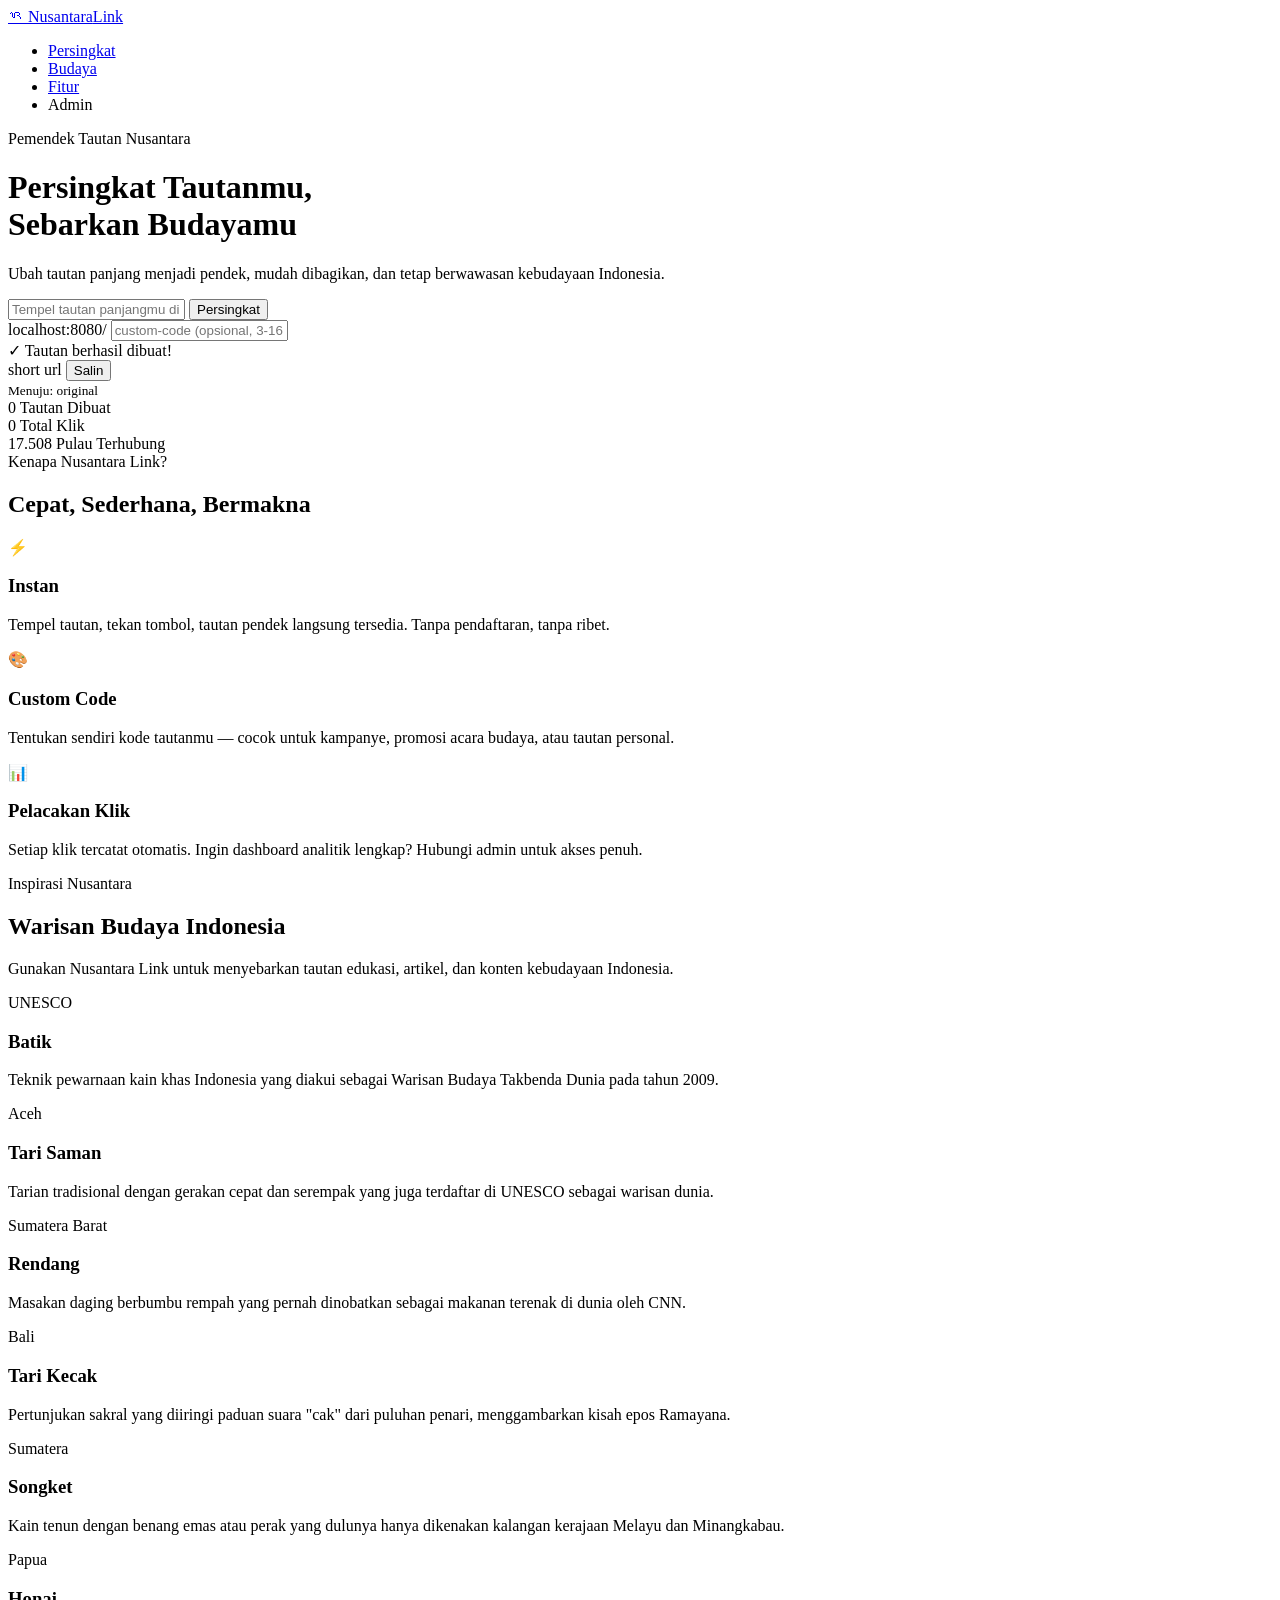
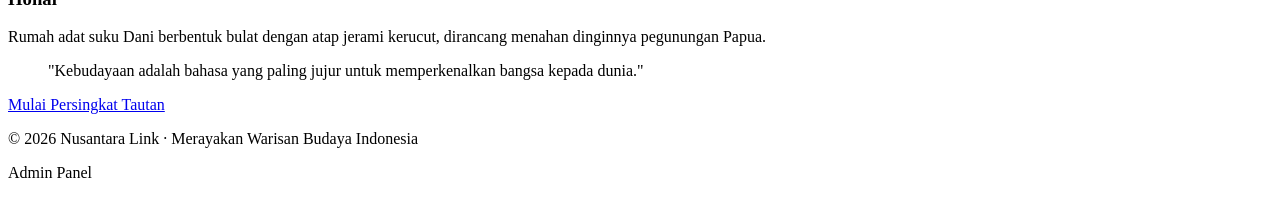
==== src/main/resources/templates/landing/index.html @ 140783b2 "init" ====
<!DOCTYPE html>
<html lang="id" xmlns:th="http://www.thymeleaf.org">
<head>
    <meta charset="UTF-8">
    <meta name="viewport" content="width=device-width, initial-scale=1.0">
    <title>Nusantara Link — Persingkat Tautan, Lestarikan Budaya</title>
    <link rel="stylesheet" th:href="@{/css/landing.css}">
</head>
<body>

<nav class="navbar">
    <div class="container nav-inner">
        <a href="/" class="brand">
            <span class="brand-icon">ᬚ</span>
            <span>Nusantara<span class="brand-link">Link</span></span>
        </a>
        <ul class="nav-links">
            <li><a href="#shortener">Persingkat</a></li>
            <li><a href="#budaya">Budaya</a></li>
            <li><a href="#fitur">Fitur</a></li>
            <li><a th:href="@{/login}" class="btn-login">Admin</a></li>
        </ul>
    </div>
</nav>

<header class="hero" id="shortener">
    <div class="container hero-inner">
        <div class="hero-text">
            <span class="eyebrow">Pemendek Tautan Nusantara</span>
            <h1>Persingkat Tautanmu,<br><span class="accent">Sebarkan Budayamu</span></h1>
            <p>Ubah tautan panjang menjadi pendek, mudah dibagikan,
               dan tetap berwawasan kebudayaan Indonesia.</p>

            <form th:action="@{/shorten}" method="post" class="shortener-form">
                <input type="hidden" th:name="${_csrf.parameterName}" th:value="${_csrf.token}">
                <div class="input-row">
                    <input type="text" name="originalUrl" required
                           th:value="${lastInput}"
                           placeholder="Tempel tautan panjangmu di sini..."
                           class="url-input">
                    <button type="submit" class="btn-shorten">Persingkat</button>
                </div>
                <div class="input-row custom-row">
                    <span class="prefix" th:text="${baseUrl} + '/'">localhost:8080/</span>
                    <input type="text" name="customCode" pattern="[a-zA-Z0-9_\-]{3,16}"
                           placeholder="custom-code (opsional, 3-16 karakter)"
                           class="custom-input">
                </div>
            </form>

            <div class="result-box" th:if="${shortUrl}">
                <div class="result-label">✓ Tautan berhasil dibuat!</div>
                <div class="result-url">
                    <a th:href="${shortUrl}" th:text="${shortUrl}" target="_blank">short url</a>
                    <button type="button" class="copy-btn" th:attr="data-url=${shortUrl}">
                        Salin
                    </button>
                </div>
                <div class="result-original">
                    <small>Menuju: <span th:text="${originalUrl}">original</span></small>
                </div>
            </div>

            <div class="error-box" th:if="${error}" th:text="${error}"></div>

            <div class="hero-stats">
                <div class="stat">
                    <span class="stat-num" th:text="${totalUrls}">0</span>
                    <span class="stat-label">Tautan Dibuat</span>
                </div>
                <div class="stat">
                    <span class="stat-num" th:text="${totalClicks}">0</span>
                    <span class="stat-label">Total Klik</span>
                </div>
                <div class="stat">
                    <span class="stat-num">17.508</span>
                    <span class="stat-label">Pulau Terhubung</span>
                </div>
            </div>
        </div>
        <div class="hero-deco">
            <div class="batik-pattern"></div>
        </div>
    </div>
</header>

<section id="fitur" class="section">
    <div class="container">
        <div class="section-head">
            <span class="eyebrow">Kenapa Nusantara Link?</span>
            <h2>Cepat, Sederhana, Bermakna</h2>
        </div>
        <div class="grid-3">
            <article class="card feature">
                <div class="feature-icon">⚡</div>
                <h3>Instan</h3>
                <p>Tempel tautan, tekan tombol, tautan pendek langsung tersedia.
                   Tanpa pendaftaran, tanpa ribet.</p>
            </article>
            <article class="card feature">
                <div class="feature-icon">🎨</div>
                <h3>Custom Code</h3>
                <p>Tentukan sendiri kode tautanmu — cocok untuk kampanye,
                   promosi acara budaya, atau tautan personal.</p>
            </article>
            <article class="card feature">
                <div class="feature-icon">📊</div>
                <h3>Pelacakan Klik</h3>
                <p>Setiap klik tercatat otomatis. Ingin dashboard analitik
                   lengkap? Hubungi admin untuk akses penuh.</p>
            </article>
        </div>
    </div>
</section>

<section id="budaya" class="section section-alt">
    <div class="container">
        <div class="section-head">
            <span class="eyebrow">Inspirasi Nusantara</span>
            <h2>Warisan Budaya Indonesia</h2>
            <p>Gunakan Nusantara Link untuk menyebarkan tautan edukasi, artikel,
               dan konten kebudayaan Indonesia.</p>
        </div>
        <div class="grid-3">
            <article class="card">
                <div class="card-tag">UNESCO</div>
                <h3>Batik</h3>
                <p>Teknik pewarnaan kain khas Indonesia yang diakui sebagai Warisan
                   Budaya Takbenda Dunia pada tahun 2009.</p>
            </article>
            <article class="card">
                <div class="card-tag">Aceh</div>
                <h3>Tari Saman</h3>
                <p>Tarian tradisional dengan gerakan cepat dan serempak yang juga
                   terdaftar di UNESCO sebagai warisan dunia.</p>
            </article>
            <article class="card">
                <div class="card-tag">Sumatera Barat</div>
                <h3>Rendang</h3>
                <p>Masakan daging berbumbu rempah yang pernah dinobatkan sebagai
                   makanan terenak di dunia oleh CNN.</p>
            </article>
            <article class="card">
                <div class="card-tag">Bali</div>
                <h3>Tari Kecak</h3>
                <p>Pertunjukan sakral yang diiringi paduan suara "cak" dari puluhan
                   penari, menggambarkan kisah epos Ramayana.</p>
            </article>
            <article class="card">
                <div class="card-tag">Sumatera</div>
                <h3>Songket</h3>
                <p>Kain tenun dengan benang emas atau perak yang dulunya hanya
                   dikenakan kalangan kerajaan Melayu dan Minangkabau.</p>
            </article>
            <article class="card">
                <div class="card-tag">Papua</div>
                <h3>Honai</h3>
                <p>Rumah adat suku Dani berbentuk bulat dengan atap jerami kerucut,
                   dirancang menahan dinginnya pegunungan Papua.</p>
            </article>
        </div>
    </div>
</section>

<section class="cta">
    <div class="container">
        <blockquote>
            "Kebudayaan adalah bahasa yang paling jujur
            untuk memperkenalkan bangsa kepada dunia."
        </blockquote>
        <a href="#shortener" class="btn-primary-cta">Mulai Persingkat Tautan</a>
    </div>
</section>

<footer class="footer">
    <div class="container">
        <p>&copy; 2026 Nusantara Link · Merayakan Warisan Budaya Indonesia</p>
        <p class="small">
            <a th:href="@{/login}">Admin Panel</a>
        </p>
    </div>
</footer>

<script>
document.addEventListener('click', function(e) {
    if (e.target.classList.contains('copy-btn')) {
        const url = e.target.getAttribute('data-url');
        navigator.clipboard.writeText(url).then(() => {
            const original = e.target.textContent;
            e.target.textContent = '✓ Tersalin';
            setTimeout(() => { e.target.textContent = original; }, 1500);
        });
    }
});

if (document.querySelector('.result-box') || document.querySelector('.error-box')) {
    document.getElementById('shortener').scrollIntoView({ behavior: 'smooth' });
}
</script>

</body>
</html>
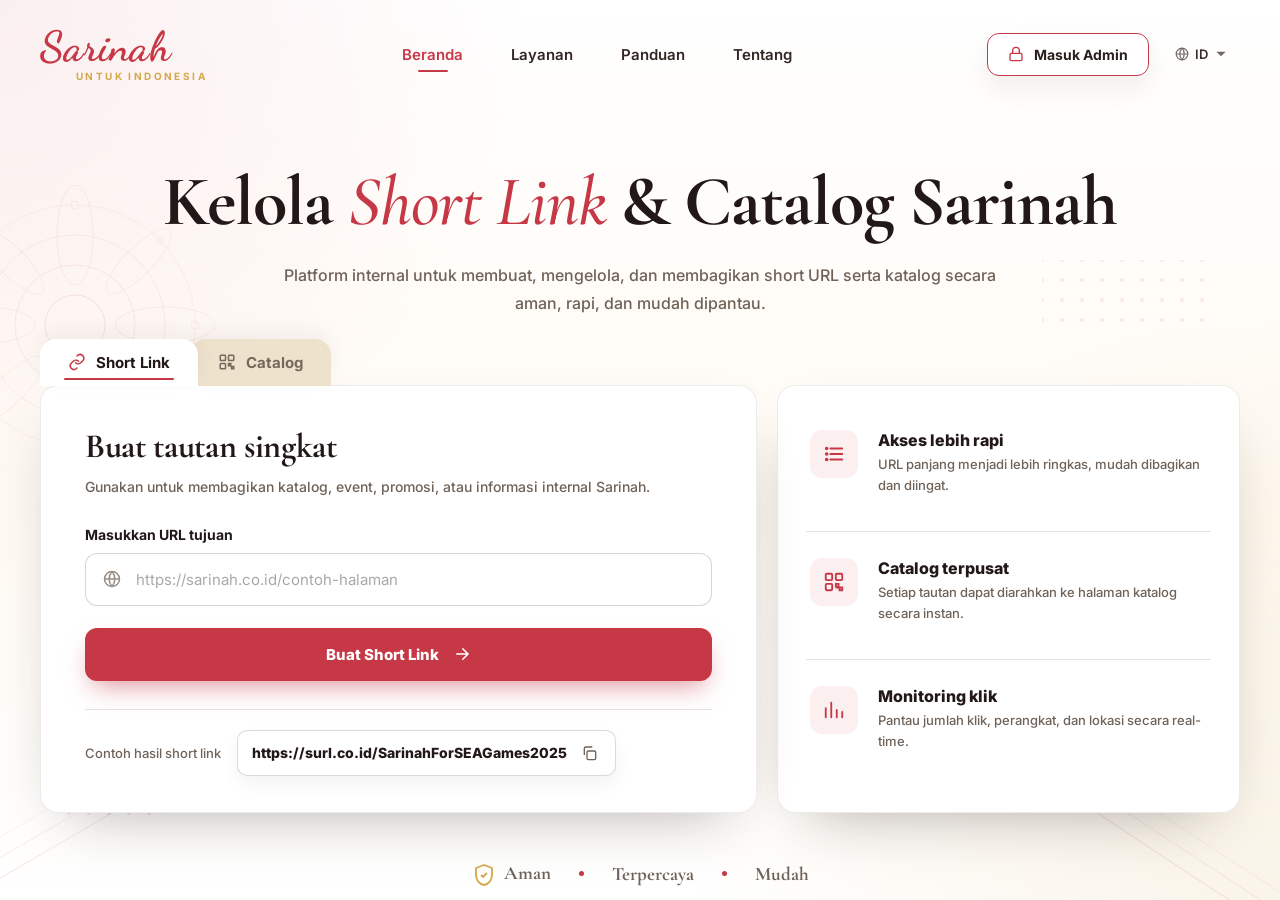
==== commit 67cd6810: "improve" ====
--- a/src/main/resources/templates/landing/index.html
+++ b/src/main/resources/templates/landing/index.html
@@ -1,202 +1,1099 @@
 <!DOCTYPE html>
-<html lang="id" xmlns:th="http://www.thymeleaf.org">
+<html lang="id">
 <head>
-    <meta charset="UTF-8">
-    <meta name="viewport" content="width=device-width, initial-scale=1.0">
-    <title>Nusantara Link — Persingkat Tautan, Lestarikan Budaya</title>
-    <link rel="stylesheet" th:href="@{/css/landing.css}">
+    <meta charset="UTF-8" />
+    <meta name="viewport" content="width=device-width, initial-scale=1" />
+    <title>Sarinah — Kelola Short Link & Catalog</title>
+    <meta name="description" content="Platform internal Sarinah untuk membuat, mengelola, dan membagikan short URL serta katalog." />
+    <meta name="robots" content="noindex,nofollow" />
+
+    <link rel="preconnect" href="https://fonts.googleapis.com">
+    <link rel="preconnect" href="https://fonts.gstatic.com" crossorigin>
+    <link href="https://fonts.googleapis.com/css2?family=Cormorant+Garamond:ital,wght@0,400;0,500;0,600;0,700;1,500;1,600&family=Dancing+Script:wght@600;700&family=Inter:wght@400;500;600;700&display=swap" rel="stylesheet">
+
+    <style>
+        :root{
+          --bg:#fffaf3;
+          --bg-soft:#ffffff;
+          --cream:#f7efe1;
+          --cream-2:#efe2cc;
+
+          --ink:#211817;
+          --muted:#6f6258;
+          --line:rgba(33,24,23,.12);
+
+          --red:#c73846;
+          --red-deep:#9c2631;
+          --red-soft:#fff1f3;
+          --gold:#d4a84b;
+        }
+
+        *,*::before,*::after{
+          box-sizing:border-box;
+          margin:0;
+          padding:0;
+        }
+
+        html{
+          scroll-behavior:smooth;
+        }
+
+        body{
+          font-family:'Inter', sans-serif;
+          color:var(--ink);
+          background:
+            radial-gradient(circle at top left, rgba(199,56,70,.08), transparent 34%),
+            radial-gradient(circle at bottom right, rgba(212,168,75,.12), transparent 38%),
+            linear-gradient(180deg, #ffffff 0%, #fffaf3 58%, #ffffff 100%);
+          min-height:100vh;
+          position:relative;
+          overflow-x:hidden;
+          -webkit-font-smoothing:antialiased;
+        }
+
+        a{
+          color:inherit;
+          text-decoration:none;
+        }
+
+        button{
+          font:inherit;
+          border:0;
+          background:none;
+          cursor:pointer;
+          color:inherit;
+        }
+
+        .backdrop{
+          position:fixed;
+          inset:0;
+          z-index:0;
+          pointer-events:none;
+          overflow:hidden;
+        }
+
+        .ornament-left{
+          position:absolute;
+          top:155px;
+          left:-95px;
+          width:340px;
+          height:340px;
+          opacity:.14;
+        }
+
+        .ornament-right{
+          position:absolute;
+          top:260px;
+          right:58px;
+          opacity:.18;
+        }
+
+        .curves-left{
+          position:absolute;
+          bottom:-40px;
+          left:-60px;
+          width:390px;
+          opacity:.16;
+        }
+
+        .curves-right{
+          position:absolute;
+          bottom:-60px;
+          right:-40px;
+          width:430px;
+          opacity:.16;
+        }
+
+        .dots-bl{
+          position:absolute;
+          bottom:62px;
+          left:64px;
+          opacity:.22;
+        }
+
+        .shell{
+          position:relative;
+          z-index:1;
+          max-width:1280px;
+          margin:0 auto;
+          padding:0 40px;
+        }
+
+        /* NAV */
+        .nav{
+          display:grid;
+          grid-template-columns:auto 1fr auto;
+          align-items:center;
+          gap:40px;
+          padding:28px 0;
+        }
+
+        .brand{
+          display:flex;
+          flex-direction:column;
+          line-height:1;
+        }
+
+        .brand-logo{
+          font-family:'Dancing Script', cursive;
+          font-weight:700;
+          font-size:42px;
+          color:var(--red);
+          letter-spacing:.01em;
+          line-height:.9;
+        }
+
+        .brand-tag{
+          font-size:10px;
+          letter-spacing:.24em;
+          text-transform:uppercase;
+          color:var(--gold);
+          margin-top:5px;
+          padding-left:36px;
+          font-weight:700;
+        }
+
+        .nav-links{
+          display:flex;
+          justify-content:center;
+          gap:44px;
+          list-style:none;
+        }
+
+        .nav-links a{
+          font-size:15px;
+          font-weight:600;
+          color:#332724;
+          position:relative;
+          padding:6px 2px;
+          transition:.2s ease;
+        }
+
+        .nav-links a.active{
+          color:var(--red);
+        }
+
+        .nav-links a.active::after{
+          content:"";
+          position:absolute;
+          left:50%;
+          bottom:-2px;
+          transform:translateX(-50%);
+          width:30px;
+          height:2px;
+          background:var(--red);
+          border-radius:2px;
+        }
+
+        .nav-links a:not(.active):hover{
+          color:var(--red);
+        }
+
+        .nav-actions{
+          display:flex;
+          align-items:center;
+          gap:14px;
+        }
+
+        .btn-masuk{
+          display:inline-flex;
+          align-items:center;
+          gap:10px;
+          padding:12px 20px;
+          border:1.5px solid var(--red);
+          color:#2a201d;
+          background:#fff;
+          border-radius:12px;
+          font-size:14px;
+          font-weight:700;
+          transition:.2s ease;
+          box-shadow:0 12px 28px rgba(33,24,23,.07);
+        }
+
+        .btn-masuk:hover{
+          background:var(--red-soft);
+          transform:translateY(-1px);
+          box-shadow:0 16px 34px rgba(199,56,70,.12);
+        }
+
+        .btn-masuk svg{
+          width:16px;
+          height:16px;
+          color:var(--red);
+        }
+
+        .lang{
+          display:inline-flex;
+          align-items:center;
+          gap:6px;
+          padding:10px 12px;
+          border-radius:10px;
+          font-size:13px;
+          font-weight:600;
+          color:#3a2d29;
+          transition:.2s ease;
+        }
+
+        .lang:hover{
+          background:rgba(199,56,70,.08);
+        }
+
+        .lang svg{
+          width:14px;
+          height:14px;
+          opacity:.72;
+        }
+
+        /* HERO */
+        .hero{
+          text-align:center;
+          padding:56px 0 28px;
+          position:relative;
+        }
+
+        h1.display{
+          font-family:'Cormorant Garamond', serif;
+          font-weight:700;
+          font-size:clamp(42px, 5.5vw, 76px);
+          line-height:1.05;
+          letter-spacing:-.015em;
+          color:var(--ink);
+          margin-bottom:22px;
+        }
+
+        h1.display em{
+          font-style:italic;
+          font-weight:500;
+          color:var(--red);
+        }
+
+        .lede{
+          font-size:16px;
+          line-height:1.75;
+          color:var(--muted);
+          max-width:720px;
+          margin:0 auto;
+          font-weight:500;
+        }
+
+        /* PANEL */
+        .panel-wrap{
+          margin-top:40px;
+          position:relative;
+          display:grid;
+          grid-template-columns:1.55fr 1fr;
+          gap:20px;
+          align-items:stretch;
+        }
+
+        .tabs{
+          position:absolute;
+          top:-46px;
+          left:0;
+          display:flex;
+          z-index:2;
+        }
+
+        .tab{
+          display:inline-flex;
+          align-items:center;
+          gap:10px;
+          padding:14px 28px;
+          font-size:15px;
+          font-weight:700;
+          color:#76685c;
+          background:var(--cream-2);
+          border-top-left-radius:16px;
+          border-top-right-radius:16px;
+          cursor:pointer;
+          transition:.2s ease;
+          position:relative;
+          box-shadow:0 -8px 22px rgba(33,24,23,.05);
+        }
+
+        .tab:first-child{
+          margin-right:-8px;
+        }
+
+        .tab svg{
+          width:18px;
+          height:18px;
+        }
+
+        .tab.active{
+          background:#fff;
+          color:var(--ink);
+          z-index:2;
+        }
+
+        .tab.active svg{
+          color:var(--red);
+        }
+
+        .tab.active::after{
+          content:"";
+          position:absolute;
+          left:24px;
+          right:24px;
+          bottom:6px;
+          height:2px;
+          background:var(--red);
+          border-radius:2px;
+        }
+
+        .tab:not(.active):hover{
+          color:var(--ink);
+        }
+
+        .panel{
+          background:#fff;
+          border:1px solid rgba(33,24,23,.08);
+          border-radius:18px;
+          padding:40px 44px 36px;
+          box-shadow:0 24px 60px -32px rgba(33,24,23,.42);
+          color:var(--ink);
+          position:relative;
+        }
+
+        .panel-title{
+          font-family:'Cormorant Garamond', serif;
+          font-size:34px;
+          font-weight:700;
+          letter-spacing:-.01em;
+          margin-bottom:8px;
+          color:var(--ink);
+        }
+
+        .panel-sub{
+          font-size:14px;
+          color:var(--muted);
+          line-height:1.65;
+          margin-bottom:28px;
+          font-weight:500;
+        }
+
+        .field-label{
+          display:block;
+          font-size:14px;
+          font-weight:700;
+          color:var(--ink);
+          margin-bottom:10px;
+        }
+
+        .input-wrap{
+          position:relative;
+          margin-bottom:22px;
+        }
+
+        .input-wrap .icon{
+          position:absolute;
+          left:18px;
+          top:50%;
+          transform:translateY(-50%);
+          width:18px;
+          height:18px;
+          color:var(--muted);
+          opacity:.72;
+        }
+
+        .input-wrap input{
+          width:100%;
+          font-family:'Inter', sans-serif;
+          font-size:15px;
+          color:var(--ink);
+          background:#fff;
+          border:1px solid rgba(33,24,23,.18);
+          padding:16px 18px 16px 50px;
+          border-radius:12px;
+          outline:none;
+          transition:.15s ease;
+        }
+
+        .input-wrap input::placeholder{
+          color:rgba(33,24,23,.38);
+        }
+
+        .input-wrap input:focus{
+          border-color:var(--red);
+          box-shadow:0 0 0 4px rgba(199,56,70,.12);
+        }
+
+        .submit{
+          width:100%;
+          display:inline-flex;
+          align-items:center;
+          justify-content:center;
+          gap:14px;
+          padding:17px 20px;
+          background:var(--red);
+          color:#fff;
+          border-radius:12px;
+          font-size:15px;
+          font-weight:800;
+          transition:.2s ease;
+          box-shadow:0 12px 26px -8px rgba(199,56,70,.55);
+        }
+
+        .submit:hover{
+          background:var(--red-deep);
+          transform:translateY(-1px);
+          box-shadow:0 16px 34px -8px rgba(199,56,70,.6);
+        }
+
+        .submit svg{
+          width:18px;
+          height:18px;
+        }
+
+        .divider{
+          height:1px;
+          background:var(--line);
+          margin:28px 0 20px;
+        }
+
+        .sample{
+          display:flex;
+          align-items:center;
+          gap:16px;
+          flex-wrap:wrap;
+        }
+
+        .sample-label{
+          font-size:13px;
+          color:var(--muted);
+          font-weight:500;
+        }
+
+        .sample-pill{
+          display:inline-flex;
+          align-items:center;
+          gap:10px;
+          padding:10px 14px;
+          background:#fff;
+          border:1px solid rgba(33,24,23,.16);
+          border-radius:10px;
+          font-weight:800;
+          font-size:14px;
+          color:var(--ink);
+          box-shadow:0 8px 18px rgba(33,24,23,.05);
+        }
+
+        .copy-btn{
+          display:inline-flex;
+          padding:4px;
+          color:var(--muted);
+          border-radius:4px;
+          transition:.2s ease;
+          cursor:pointer;
+        }
+
+        .copy-btn:hover{
+          color:var(--red);
+          background:rgba(199,56,70,.08);
+        }
+
+        .copy-btn svg{
+          width:16px;
+          height:16px;
+        }
+
+        /* CATALOG */
+        .catalog-view{
+          display:none;
+        }
+
+        .panel[data-tab="catalog"] .shortlink-view{
+          display:none;
+        }
+
+        .panel[data-tab="catalog"] .catalog-view{
+          display:block;
+        }
+
+        .catalog-grid{
+          display:grid;
+          grid-template-columns:1fr 1fr;
+          gap:14px;
+          margin-bottom:22px;
+        }
+
+        .catalog-card{
+          background:#fff;
+          border:1px solid rgba(33,24,23,.14);
+          border-radius:14px;
+          padding:18px;
+          cursor:pointer;
+          transition:.2s ease;
+          box-shadow:0 8px 20px rgba(33,24,23,.04);
+        }
+
+        .catalog-card:hover{
+          border-color:var(--red);
+          transform:translateY(-2px);
+          box-shadow:0 14px 28px rgba(199,56,70,.10);
+        }
+
+        .catalog-card-head{
+          display:flex;
+          justify-content:space-between;
+          align-items:center;
+          margin-bottom:10px;
+        }
+
+        .catalog-icon{
+          width:36px;
+          height:36px;
+          border-radius:10px;
+          background:rgba(199,56,70,.08);
+          color:var(--red);
+          display:grid;
+          place-items:center;
+        }
+
+        .catalog-icon svg{
+          width:18px;
+          height:18px;
+        }
+
+        .catalog-tag-mini{
+          font-size:10px;
+          font-weight:800;
+          letter-spacing:.1em;
+          text-transform:uppercase;
+          color:var(--muted);
+        }
+
+        .catalog-name{
+          font-family:'Cormorant Garamond', serif;
+          font-weight:700;
+          font-size:20px;
+          color:var(--ink);
+          line-height:1.2;
+          margin-bottom:4px;
+        }
+
+        .catalog-meta{
+          font-size:12px;
+          color:var(--muted);
+          font-weight:500;
+        }
+
+        /* FEATURES */
+        .features-card{
+          background:#fff;
+          border:1px solid rgba(33,24,23,.08);
+          border-radius:18px;
+          padding:28px 28px 24px;
+          display:grid;
+          gap:10px;
+          box-shadow:0 24px 60px -32px rgba(33,24,23,.42);
+          align-self:stretch;
+        }
+
+        .feat{
+          display:grid;
+          grid-template-columns:52px 1fr;
+          gap:16px;
+          padding:16px 4px;
+          border-bottom:1px solid var(--line);
+          align-items:start;
+        }
+
+        .feat:last-child{
+          border-bottom:0;
+        }
+
+        .feat-icon{
+          width:48px;
+          height:48px;
+          border-radius:12px;
+          background:rgba(199,56,70,.08);
+          color:var(--red);
+          display:grid;
+          place-items:center;
+        }
+
+        .feat-icon svg{
+          width:22px;
+          height:22px;
+        }
+
+        .feat-title{
+          font-weight:800;
+          font-size:16px;
+          color:var(--ink);
+          margin-bottom:4px;
+        }
+
+        .feat-body{
+          font-size:13px;
+          color:var(--muted);
+          line-height:1.6;
+          font-weight:500;
+        }
+
+        .trust{
+          margin:48px 0 60px;
+          display:flex;
+          justify-content:center;
+          align-items:center;
+          gap:28px;
+          font-family:'Cormorant Garamond', serif;
+          font-size:19px;
+          color:var(--muted);
+          flex-wrap:wrap;
+          font-weight:700;
+        }
+
+        .trust-dot{
+          width:5px;
+          height:5px;
+          background:var(--red);
+          border-radius:50%;
+        }
+
+        .shield-icon{
+          color:var(--gold);
+          width:24px;
+          height:24px;
+          margin-right:4px;
+          vertical-align:middle;
+        }
+
+        @media (max-width:1040px){
+          .panel-wrap{
+            grid-template-columns:1fr;
+          }
+
+          .tabs{
+            top:-42px;
+          }
+        }
+
+        @media (max-width:760px){
+          .shell{
+            padding:0 20px;
+          }
+
+          .nav{
+            grid-template-columns:auto auto;
+            gap:16px;
+          }
+
+          .nav-links{
+            display:none;
+          }
+
+          .lang{
+            display:none;
+          }
+
+          .brand-logo{
+            font-size:36px;
+          }
+
+          .brand-tag{
+            padding-left:28px;
+            font-size:9px;
+          }
+
+          .hero{
+            padding:32px 0 20px;
+          }
+
+          h1.display{
+            font-size:42px;
+          }
+
+          .panel{
+            padding:28px 22px;
+          }
+
+          .panel-title{
+            font-size:28px;
+          }
+
+          .catalog-grid{
+            grid-template-columns:1fr;
+          }
+
+          .tabs{
+            left:10px;
+          }
+
+          .tab{
+            padding:12px 18px;
+            font-size:13px;
+          }
+
+          .features-card{
+            padding:20px;
+          }
+
+          .trust{
+            font-size:16px;
+            gap:14px;
+          }
+        }
+    </style>
 </head>
+
 <body>
 
-<nav class="navbar">
-    <div class="container nav-inner">
+<div class="backdrop">
+    <svg class="ornament-left" viewBox="0 0 340 340" xmlns="http://www.w3.org/2000/svg" fill="none" stroke="#c73846" stroke-width="1">
+        <g transform="translate(170 170)">
+            <circle r="120" opacity=".4"/>
+            <circle r="90" opacity=".5"/>
+            <circle r="60" opacity=".6"/>
+            <circle r="30" opacity=".8"/>
+            <ellipse cx="0" cy="-90" rx="18" ry="50" opacity=".5"/>
+            <ellipse cx="0" cy="90" rx="18" ry="50" opacity=".5"/>
+            <ellipse cx="-90" cy="0" rx="50" ry="18" opacity=".5"/>
+            <ellipse cx="90" cy="0" rx="50" ry="18" opacity=".5"/>
+            <g transform="rotate(45)">
+                <ellipse cx="0" cy="-90" rx="14" ry="44" opacity=".4"/>
+                <ellipse cx="0" cy="90" rx="14" ry="44" opacity=".4"/>
+                <ellipse cx="-90" cy="0" rx="44" ry="14" opacity=".4"/>
+                <ellipse cx="90" cy="0" rx="44" ry="14" opacity=".4"/>
+            </g>
+            <g opacity=".5">
+                <circle cx="0" cy="-120" r="4"/>
+                <circle cx="0" cy="120" r="4"/>
+                <circle cx="-120" cy="0" r="4"/>
+                <circle cx="120" cy="0" r="4"/>
+                <circle cx="-85" cy="-85" r="3"/>
+                <circle cx="85" cy="-85" r="3"/>
+                <circle cx="-85" cy="85" r="3"/>
+                <circle cx="85" cy="85" r="3"/>
+            </g>
+        </g>
+    </svg>
+
+    <svg class="ornament-right" width="180" height="120" viewBox="0 0 180 120" xmlns="http://www.w3.org/2000/svg">
+        <g fill="#c73846" opacity=".55">
+            <g>
+                <circle cx="0" cy="0" r="2"/><circle cx="20" cy="0" r="2"/><circle cx="40" cy="0" r="2"/><circle cx="60" cy="0" r="2"/><circle cx="80" cy="0" r="2"/><circle cx="100" cy="0" r="2"/><circle cx="120" cy="0" r="2"/><circle cx="140" cy="0" r="2"/><circle cx="160" cy="0" r="2"/>
+            </g>
+            <g transform="translate(0 20)">
+                <circle cx="0" cy="0" r="2"/><circle cx="20" cy="0" r="2"/><circle cx="40" cy="0" r="2"/><circle cx="60" cy="0" r="2"/><circle cx="80" cy="0" r="2"/><circle cx="100" cy="0" r="2"/><circle cx="120" cy="0" r="2"/><circle cx="140" cy="0" r="2"/><circle cx="160" cy="0" r="2"/>
+            </g>
+            <g transform="translate(0 40)">
+                <circle cx="0" cy="0" r="2"/><circle cx="20" cy="0" r="2"/><circle cx="40" cy="0" r="2"/><circle cx="60" cy="0" r="2"/><circle cx="80" cy="0" r="2"/><circle cx="100" cy="0" r="2"/><circle cx="120" cy="0" r="2"/><circle cx="140" cy="0" r="2"/><circle cx="160" cy="0" r="2"/>
+            </g>
+            <g transform="translate(0 60)">
+                <circle cx="0" cy="0" r="2"/><circle cx="20" cy="0" r="2"/><circle cx="40" cy="0" r="2"/><circle cx="60" cy="0" r="2"/><circle cx="80" cy="0" r="2"/><circle cx="100" cy="0" r="2"/><circle cx="120" cy="0" r="2"/><circle cx="140" cy="0" r="2"/><circle cx="160" cy="0" r="2"/>
+            </g>
+        </g>
+    </svg>
+
+    <svg class="curves-left" viewBox="0 0 380 280" xmlns="http://www.w3.org/2000/svg" fill="none" stroke="#c73846" stroke-width="1">
+        <path d="M -40 280 C 80 200, 180 160, 340 40" opacity=".7"/>
+        <path d="M -40 260 C 80 180, 180 140, 340 20" opacity=".5"/>
+        <path d="M -40 240 C 80 160, 180 120, 340 0" opacity=".35"/>
+    </svg>
+
+    <svg class="curves-right" viewBox="0 0 420 320" xmlns="http://www.w3.org/2000/svg" fill="none" stroke="#c73846" stroke-width="1">
+        <path d="M 420 320 C 300 240, 200 180, 40 60" opacity=".7"/>
+        <path d="M 420 300 C 300 220, 200 160, 40 40" opacity=".5"/>
+        <path d="M 420 280 C 300 200, 200 140, 40 20" opacity=".35"/>
+    </svg>
+
+    <svg class="dots-bl" width="100" height="70" viewBox="0 0 100 70" xmlns="http://www.w3.org/2000/svg">
+        <g fill="#c73846" opacity=".6">
+            <circle cx="5" cy="5" r="2"/><circle cx="25" cy="5" r="2"/><circle cx="45" cy="5" r="2"/><circle cx="65" cy="5" r="2"/><circle cx="85" cy="5" r="2"/>
+            <circle cx="5" cy="25" r="2"/><circle cx="25" cy="25" r="2"/><circle cx="45" cy="25" r="2"/><circle cx="65" cy="25" r="2"/><circle cx="85" cy="25" r="2"/>
+            <circle cx="5" cy="45" r="2"/><circle cx="25" cy="45" r="2"/><circle cx="45" cy="45" r="2"/><circle cx="65" cy="45" r="2"/><circle cx="85" cy="45" r="2"/>
+        </g>
+    </svg>
+</div>
+
+<div class="shell">
+
+    <nav class="nav">
         <a href="/" class="brand">
-            <span class="brand-icon">ᬚ</span>
-            <span>Nusantara<span class="brand-link">Link</span></span>
+            <span class="brand-logo">Sarinah</span>
+            <span class="brand-tag">Untuk Indonesia</span>
         </a>
+
         <ul class="nav-links">
-            <li><a href="#shortener">Persingkat</a></li>
-            <li><a href="#budaya">Budaya</a></li>
-            <li><a href="#fitur">Fitur</a></li>
-            <li><a th:href="@{/login}" class="btn-login">Admin</a></li>
+            <li><a href="#" class="active">Beranda</a></li>
+            <li><a href="#layanan">Layanan</a></li>
+            <li><a href="#panduan">Panduan</a></li>
+            <li><a href="#tentang">Tentang</a></li>
         </ul>
-    </div>
-</nav>
-
-<header class="hero" id="shortener">
-    <div class="container hero-inner">
-        <div class="hero-text">
-            <span class="eyebrow">Pemendek Tautan Nusantara</span>
-            <h1>Persingkat Tautanmu,<br><span class="accent">Sebarkan Budayamu</span></h1>
-            <p>Ubah tautan panjang menjadi pendek, mudah dibagikan,
-               dan tetap berwawasan kebudayaan Indonesia.</p>
-
-            <form th:action="@{/shorten}" method="post" class="shortener-form">
-                <input type="hidden" th:name="${_csrf.parameterName}" th:value="${_csrf.token}">
-                <div class="input-row">
-                    <input type="text" name="originalUrl" required
-                           th:value="${lastInput}"
-                           placeholder="Tempel tautan panjangmu di sini..."
-                           class="url-input">
-                    <button type="submit" class="btn-shorten">Persingkat</button>
+
+        <div class="nav-actions">
+            <a href="/login" class="btn-masuk">
+                <svg viewBox="0 0 24 24" fill="none" stroke="currentColor" stroke-width="2" stroke-linecap="round" stroke-linejoin="round">
+                    <rect x="3" y="11" width="18" height="11" rx="2"/>
+                    <path d="M7 11V7a5 5 0 0 1 10 0v4"/>
+                </svg>
+                Masuk Admin
+            </a>
+
+            <a href="#" class="lang">
+                <svg viewBox="0 0 24 24" fill="none" stroke="currentColor" stroke-width="2">
+                    <circle cx="12" cy="12" r="10"/>
+                    <path d="M2 12h20M12 2a15 15 0 0 1 0 20M12 2a15 15 0 0 0 0 20"/>
+                </svg>
+                ID
+                <svg viewBox="0 0 12 12" fill="currentColor">
+                    <path d="M6 8L2 4h8z"/>
+                </svg>
+            </a>
+        </div>
+    </nav>
+
+    <section class="hero">
+        <h1 class="display">
+            Kelola <em>Short Link</em> &amp; Catalog Sarinah
+        </h1>
+        <p class="lede">
+            Platform internal untuk membuat, mengelola, dan membagikan short URL serta katalog secara aman, rapi, dan mudah dipantau.
+        </p>
+    </section>
+
+    <div class="panel-wrap">
+
+        <div class="tabs" role="tablist">
+            <button class="tab active" data-target="shortlink" role="tab">
+                <svg viewBox="0 0 24 24" fill="none" stroke="currentColor" stroke-width="2" stroke-linecap="round">
+                    <path d="M10 13a5 5 0 0 0 7 0l3-3a5 5 0 0 0-7-7l-1 1"/>
+                    <path d="M14 11a5 5 0 0 0-7 0l-3 3a5 5 0 0 0 7 7l1-1"/>
+                </svg>
+                Short Link
+            </button>
+
+            <button class="tab" data-target="catalog" role="tab">
+                <svg viewBox="0 0 24 24" fill="none" stroke="currentColor" stroke-width="2">
+                    <rect x="3" y="3" width="7" height="7" rx="1"/>
+                    <rect x="14" y="3" width="7" height="7" rx="1"/>
+                    <rect x="3" y="14" width="7" height="7" rx="1"/>
+                    <rect x="14" y="14" width="3" height="3"/>
+                    <rect x="18" y="18" width="3" height="3"/>
+                </svg>
+                Catalog
+            </button>
+        </div>
+
+        <div class="panel" id="panel" data-tab="shortlink">
+
+            <div class="shortlink-view">
+                <h2 class="panel-title">Buat tautan singkat</h2>
+                <p class="panel-sub">
+                    Gunakan untuk membagikan katalog, event, promosi, atau informasi internal Sarinah.
+                </p>
+
+                <label class="field-label" for="urlInput">Masukkan URL tujuan</label>
+
+                <div class="input-wrap">
+                    <svg class="icon" viewBox="0 0 24 24" fill="none" stroke="currentColor" stroke-width="2">
+                        <circle cx="12" cy="12" r="10"/>
+                        <path d="M2 12h20M12 2a15 15 0 0 1 0 20M12 2a15 15 0 0 0 0 20"/>
+                    </svg>
+                    <input id="urlInput" type="url" placeholder="https://sarinah.co.id/contoh-halaman" />
                 </div>
-                <div class="input-row custom-row">
-                    <span class="prefix" th:text="${baseUrl} + '/'">localhost:8080/</span>
-                    <input type="text" name="customCode" pattern="[a-zA-Z0-9_\-]{3,16}"
-                           placeholder="custom-code (opsional, 3-16 karakter)"
-                           class="custom-input">
-                </div>
-            </form>
-
-            <div class="result-box" th:if="${shortUrl}">
-                <div class="result-label">✓ Tautan berhasil dibuat!</div>
-                <div class="result-url">
-                    <a th:href="${shortUrl}" th:text="${shortUrl}" target="_blank">short url</a>
-                    <button type="button" class="copy-btn" th:attr="data-url=${shortUrl}">
-                        Salin
-                    </button>
-                </div>
-                <div class="result-original">
-                    <small>Menuju: <span th:text="${originalUrl}">original</span></small>
+
+                <a href="/login" class="submit">
+                    Buat Short Link
+                    <svg viewBox="0 0 24 24" fill="none" stroke="currentColor" stroke-width="2" stroke-linecap="round">
+                        <path d="M5 12h14M13 5l7 7-7 7"/>
+                    </svg>
+                </a>
+
+                <div class="divider"></div>
+
+                <div class="sample">
+                    <span class="sample-label">Contoh hasil short link</span>
+                    <span class="sample-pill">
+              https://surl.co.id/SarinahForSEAGames2025
+              <button class="copy-btn" type="button" id="copyBtn" aria-label="Salin">
+                <svg viewBox="0 0 24 24" fill="none" stroke="currentColor" stroke-width="2">
+                  <rect x="9" y="9" width="13" height="13" rx="2"/>
+                  <path d="M5 15V5a2 2 0 0 1 2-2h10"/>
+                </svg>
+              </button>
+            </span>
                 </div>
             </div>
 
-            <div class="error-box" th:if="${error}" th:text="${error}"></div>
-
-            <div class="hero-stats">
-                <div class="stat">
-                    <span class="stat-num" th:text="${totalUrls}">0</span>
-                    <span class="stat-label">Tautan Dibuat</span>
+            <div class="catalog-view">
+                <h2 class="panel-title">Jelajahi katalog</h2>
+                <p class="panel-sub">
+                    Kumpulan halaman katalog yang sedang aktif di seluruh tenant dan event Sarinah.
+                </p>
+
+                <div class="catalog-grid">
+                    <div class="catalog-card">
+                        <div class="catalog-card-head">
+                            <div class="catalog-icon">
+                                <svg viewBox="0 0 24 24" fill="none" stroke="currentColor" stroke-width="2">
+                                    <path d="M6 2 3 6v14a2 2 0 0 0 2 2h14a2 2 0 0 0 2-2V6l-3-4zM3 6h18M16 10a4 4 0 0 1-8 0"/>
+                                </svg>
+                            </div>
+                            <span class="catalog-tag-mini">Fashion</span>
+                        </div>
+                        <div class="catalog-name">Batik Signature</div>
+                        <div class="catalog-meta">24 item · Koleksi Kemilau</div>
+                    </div>
+
+                    <div class="catalog-card">
+                        <div class="catalog-card-head">
+                            <div class="catalog-icon">
+                                <svg viewBox="0 0 24 24" fill="none" stroke="currentColor" stroke-width="2">
+                                    <path d="M21 15a2 2 0 0 1-2 2H7l-4 4V5a2 2 0 0 1 2-2h14a2 2 0 0 1 2 2z"/>
+                                </svg>
+                            </div>
+                            <span class="catalog-tag-mini">Event</span>
+                        </div>
+                        <div class="catalog-name">Pekan Kreatif</div>
+                        <div class="catalog-meta">12 item · edisi terbatas</div>
+                    </div>
+
+                    <div class="catalog-card">
+                        <div class="catalog-card-head">
+                            <div class="catalog-icon">
+                                <svg viewBox="0 0 24 24" fill="none" stroke="currentColor" stroke-width="2">
+                                    <path d="M8 2v20M16 2v20M2 12h20M2 6h20M2 18h20"/>
+                                </svg>
+                            </div>
+                            <span class="catalog-tag-mini">Tenant</span>
+                        </div>
+                        <div class="catalog-name">Kulineran Lt. 4</div>
+                        <div class="catalog-meta">18 tenant · F&amp;B</div>
+                    </div>
+
+                    <div class="catalog-card">
+                        <div class="catalog-card-head">
+                            <div class="catalog-icon">
+                                <svg viewBox="0 0 24 24" fill="none" stroke="currentColor" stroke-width="2">
+                                    <circle cx="12" cy="12" r="10"/>
+                                    <path d="M12 6v6l4 2"/>
+                                </svg>
+                            </div>
+                            <span class="catalog-tag-mini">Promo</span>
+                        </div>
+                        <div class="catalog-name">Midnight Sale</div>
+                        <div class="catalog-meta">Aktif · berakhir 30 Apr</div>
+                    </div>
                 </div>
-                <div class="stat">
-                    <span class="stat-num" th:text="${totalClicks}">0</span>
-                    <span class="stat-label">Total Klik</span>
+
+                <a href="/login" class="submit">
+                    Masuk untuk mengelola
+                    <svg viewBox="0 0 24 24" fill="none" stroke="currentColor" stroke-width="2" stroke-linecap="round">
+                        <path d="M5 12h14M13 5l7 7-7 7"/>
+                    </svg>
+                </a>
+            </div>
+
+        </div>
+
+        <aside class="features-card">
+            <div class="feat">
+                <div class="feat-icon">
+                    <svg viewBox="0 0 24 24" fill="none" stroke="currentColor" stroke-width="2" stroke-linecap="round">
+                        <line x1="8" y1="6" x2="21" y2="6"/>
+                        <line x1="8" y1="12" x2="21" y2="12"/>
+                        <line x1="8" y1="18" x2="21" y2="18"/>
+                        <circle cx="4" cy="6" r="1" fill="currentColor"/>
+                        <circle cx="4" cy="12" r="1" fill="currentColor"/>
+                        <circle cx="4" cy="18" r="1" fill="currentColor"/>
+                    </svg>
                 </div>
-                <div class="stat">
-                    <span class="stat-num">17.508</span>
-                    <span class="stat-label">Pulau Terhubung</span>
+                <div>
+                    <div class="feat-title">Akses lebih rapi</div>
+                    <div class="feat-body">
+                        URL panjang menjadi lebih ringkas, mudah dibagikan dan diingat.
+                    </div>
                 </div>
             </div>
-        </div>
-        <div class="hero-deco">
-            <div class="batik-pattern"></div>
-        </div>
+
+            <div class="feat">
+                <div class="feat-icon">
+                    <svg viewBox="0 0 24 24" fill="none" stroke="currentColor" stroke-width="2">
+                        <rect x="3" y="3" width="7" height="7" rx="1"/>
+                        <rect x="14" y="3" width="7" height="7" rx="1"/>
+                        <rect x="3" y="14" width="7" height="7" rx="1"/>
+                        <path d="M14 14h3v3h-3zM18 18h3v3h-3zM14 18h3"/>
+                    </svg>
+                </div>
+                <div>
+                    <div class="feat-title">Catalog terpusat</div>
+                    <div class="feat-body">
+                        Setiap tautan dapat diarahkan ke halaman katalog secara instan.
+                    </div>
+                </div>
+            </div>
+
+            <div class="feat">
+                <div class="feat-icon">
+                    <svg viewBox="0 0 24 24" fill="none" stroke="currentColor" stroke-width="2" stroke-linecap="round">
+                        <path d="M3 20V10M9 20V4M15 20v-8M21 20V14"/>
+                    </svg>
+                </div>
+                <div>
+                    <div class="feat-title">Monitoring klik</div>
+                    <div class="feat-body">
+                        Pantau jumlah klik, perangkat, dan lokasi secara real-time.
+                    </div>
+                </div>
+            </div>
+        </aside>
+
     </div>
-</header>
-
-<section id="fitur" class="section">
-    <div class="container">
-        <div class="section-head">
-            <span class="eyebrow">Kenapa Nusantara Link?</span>
-            <h2>Cepat, Sederhana, Bermakna</h2>
-        </div>
-        <div class="grid-3">
-            <article class="card feature">
-                <div class="feature-icon">⚡</div>
-                <h3>Instan</h3>
-                <p>Tempel tautan, tekan tombol, tautan pendek langsung tersedia.
-                   Tanpa pendaftaran, tanpa ribet.</p>
-            </article>
-            <article class="card feature">
-                <div class="feature-icon">🎨</div>
-                <h3>Custom Code</h3>
-                <p>Tentukan sendiri kode tautanmu — cocok untuk kampanye,
-                   promosi acara budaya, atau tautan personal.</p>
-            </article>
-            <article class="card feature">
-                <div class="feature-icon">📊</div>
-                <h3>Pelacakan Klik</h3>
-                <p>Setiap klik tercatat otomatis. Ingin dashboard analitik
-                   lengkap? Hubungi admin untuk akses penuh.</p>
-            </article>
-        </div>
+
+    <div class="trust">
+      <span>
+        <svg class="shield-icon" viewBox="0 0 24 24" fill="none" stroke="currentColor" stroke-width="1.8">
+          <path d="M12 2 4 5v7c0 5 3.4 9.3 8 10 4.6-.7 8-5 8-10V5z"/>
+          <path d="m9 12 2 2 4-4"/>
+        </svg>
+        Aman
+      </span>
+        <span class="trust-dot"></span>
+        <span>Terpercaya</span>
+        <span class="trust-dot"></span>
+        <span>Mudah</span>
     </div>
-</section>
-
-<section id="budaya" class="section section-alt">
-    <div class="container">
-        <div class="section-head">
-            <span class="eyebrow">Inspirasi Nusantara</span>
-            <h2>Warisan Budaya Indonesia</h2>
-            <p>Gunakan Nusantara Link untuk menyebarkan tautan edukasi, artikel,
-               dan konten kebudayaan Indonesia.</p>
-        </div>
-        <div class="grid-3">
-            <article class="card">
-                <div class="card-tag">UNESCO</div>
-                <h3>Batik</h3>
-                <p>Teknik pewarnaan kain khas Indonesia yang diakui sebagai Warisan
-                   Budaya Takbenda Dunia pada tahun 2009.</p>
-            </article>
-            <article class="card">
-                <div class="card-tag">Aceh</div>
-                <h3>Tari Saman</h3>
-                <p>Tarian tradisional dengan gerakan cepat dan serempak yang juga
-                   terdaftar di UNESCO sebagai warisan dunia.</p>
-            </article>
-            <article class="card">
-                <div class="card-tag">Sumatera Barat</div>
-                <h3>Rendang</h3>
-                <p>Masakan daging berbumbu rempah yang pernah dinobatkan sebagai
-                   makanan terenak di dunia oleh CNN.</p>
-            </article>
-            <article class="card">
-                <div class="card-tag">Bali</div>
-                <h3>Tari Kecak</h3>
-                <p>Pertunjukan sakral yang diiringi paduan suara "cak" dari puluhan
-                   penari, menggambarkan kisah epos Ramayana.</p>
-            </article>
-            <article class="card">
-                <div class="card-tag">Sumatera</div>
-                <h3>Songket</h3>
-                <p>Kain tenun dengan benang emas atau perak yang dulunya hanya
-                   dikenakan kalangan kerajaan Melayu dan Minangkabau.</p>
-            </article>
-            <article class="card">
-                <div class="card-tag">Papua</div>
-                <h3>Honai</h3>
-                <p>Rumah adat suku Dani berbentuk bulat dengan atap jerami kerucut,
-                   dirancang menahan dinginnya pegunungan Papua.</p>
-            </article>
-        </div>
-    </div>
-</section>
-
-<section class="cta">
-    <div class="container">
-        <blockquote>
-            "Kebudayaan adalah bahasa yang paling jujur
-            untuk memperkenalkan bangsa kepada dunia."
-        </blockquote>
-        <a href="#shortener" class="btn-primary-cta">Mulai Persingkat Tautan</a>
-    </div>
-</section>
-
-<footer class="footer">
-    <div class="container">
-        <p>&copy; 2026 Nusantara Link · Merayakan Warisan Budaya Indonesia</p>
-        <p class="small">
-            <a th:href="@{/login}">Admin Panel</a>
-        </p>
-    </div>
-</footer>
+
+</div>
 
 <script>
-document.addEventListener('click', function(e) {
-    if (e.target.classList.contains('copy-btn')) {
-        const url = e.target.getAttribute('data-url');
-        navigator.clipboard.writeText(url).then(() => {
-            const original = e.target.textContent;
-            e.target.textContent = '✓ Tersalin';
-            setTimeout(() => { e.target.textContent = original; }, 1500);
-        });
+    const panel = document.getElementById('panel');
+
+    document.querySelectorAll('.tab').forEach(tab => {
+      tab.addEventListener('click', () => {
+        document.querySelectorAll('.tab').forEach(t => t.classList.remove('active'));
+        tab.classList.add('active');
+        panel.dataset.tab = tab.dataset.target;
+      });
+    });
+
+    const copyBtn = document.getElementById('copyBtn');
+
+    if (copyBtn) {
+      copyBtn.addEventListener('click', async () => {
+        try {
+          await navigator.clipboard.writeText('https://surl.co.id/event-jakarta');
+
+          const original = copyBtn.innerHTML;
+
+          copyBtn.innerHTML = `
+            <svg viewBox="0 0 24 24" fill="none" stroke="#0c9b60" stroke-width="2.5" stroke-linecap="round">
+              <path d="M20 6L9 17l-5-5"/>
+            </svg>
+          `;
+
+          setTimeout(() => {
+            copyBtn.innerHTML = original;
+          }, 1400);
+        } catch(e) {
+          alert('Gagal menyalin link');
+        }
+      });
     }
-});
-
-if (document.querySelector('.result-box') || document.querySelector('.error-box')) {
-    document.getElementById('shortener').scrollIntoView({ behavior: 'smooth' });
-}
 </script>
 
 </body>
-</html>
+</html>
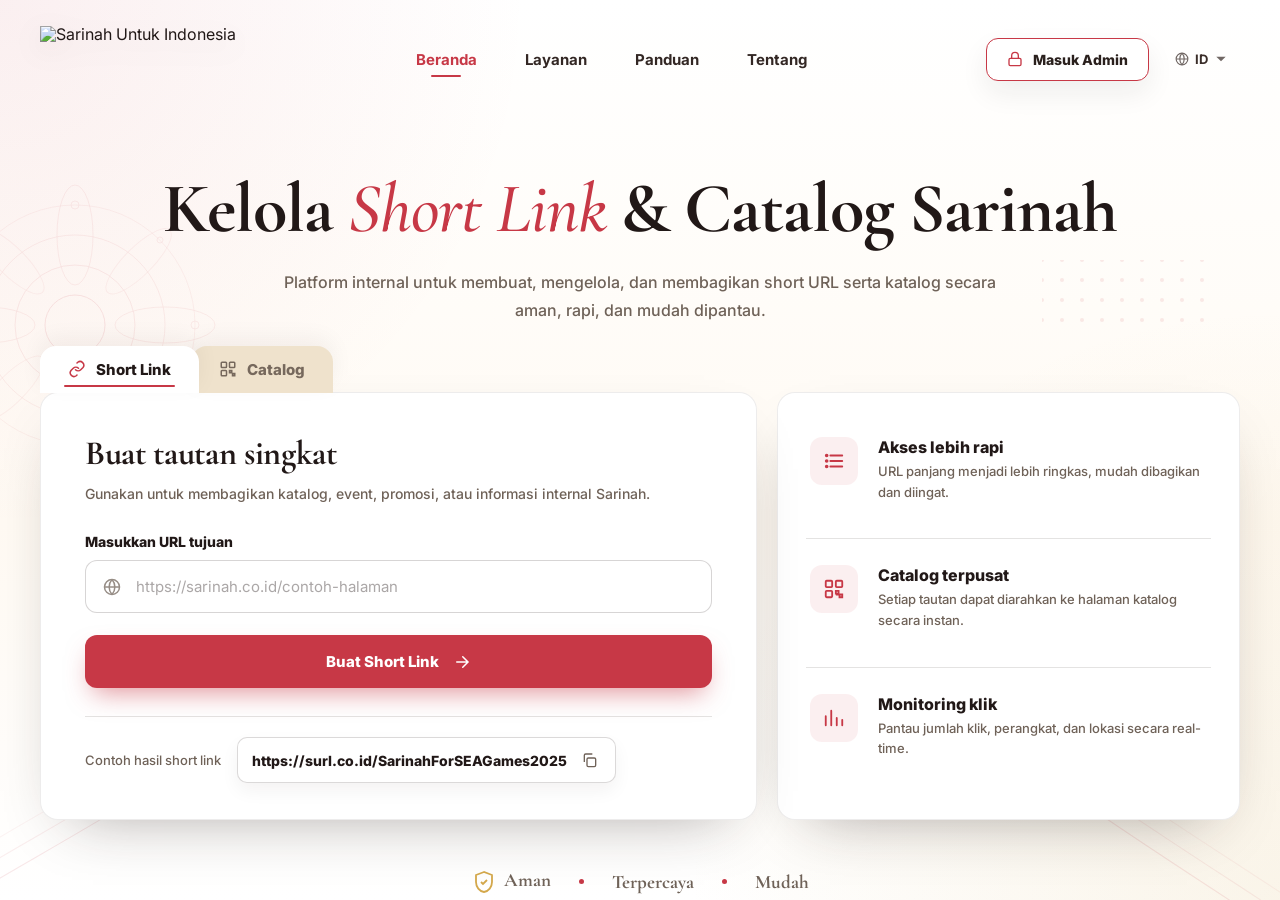
==== commit 7c254a49: "add" ====
--- a/src/main/resources/templates/landing/index.html
+++ b/src/main/resources/templates/landing/index.html
@@ -9,7 +9,7 @@
 
     <link rel="preconnect" href="https://fonts.googleapis.com">
     <link rel="preconnect" href="https://fonts.gstatic.com" crossorigin>
-    <link href="https://fonts.googleapis.com/css2?family=Cormorant+Garamond:ital,wght@0,400;0,500;0,600;0,700;1,500;1,600&family=Dancing+Script:wght@600;700&family=Inter:wght@400;500;600;700&display=swap" rel="stylesheet">
+    <link href="https://fonts.googleapis.com/css2?family=Cormorant+Garamond:ital,wght@0,400;0,500;0,600;0,700;1,500;1,600&family=Inter:wght@400;500;600;700;800&display=swap" rel="stylesheet">
 
     <style>
         :root{
@@ -125,32 +125,24 @@
           grid-template-columns:auto 1fr auto;
           align-items:center;
           gap:40px;
-          padding:28px 0;
+          padding:22px 0;
         }
 
         .brand{
-          display:flex;
-          flex-direction:column;
+          display:inline-flex;
+          align-items:center;
+          justify-content:center;
           line-height:1;
-        }
-
-        .brand-logo{
-          font-family:'Dancing Script', cursive;
-          font-weight:700;
-          font-size:42px;
-          color:var(--red);
-          letter-spacing:.01em;
-          line-height:.9;
-        }
-
-        .brand-tag{
-          font-size:10px;
-          letter-spacing:.24em;
-          text-transform:uppercase;
-          color:var(--gold);
-          margin-top:5px;
-          padding-left:36px;
-          font-weight:700;
+          padding:4px 0;
+        }
+
+        .brand-img{
+          height:66px;
+          width:auto;
+          max-width:230px;
+          display:block;
+          object-fit:contain;
+          filter:drop-shadow(0 8px 14px rgba(33,24,23,.08));
         }
 
         .nav-links{
@@ -162,7 +154,7 @@
 
         .nav-links a{
           font-size:15px;
-          font-weight:600;
+          font-weight:700;
           color:#332724;
           position:relative;
           padding:6px 2px;
@@ -205,7 +197,7 @@
           background:#fff;
           border-radius:12px;
           font-size:14px;
-          font-weight:700;
+          font-weight:800;
           transition:.2s ease;
           box-shadow:0 12px 28px rgba(33,24,23,.07);
         }
@@ -229,7 +221,7 @@
           padding:10px 12px;
           border-radius:10px;
           font-size:13px;
-          font-weight:600;
+          font-weight:700;
           color:#3a2d29;
           transition:.2s ease;
         }
@@ -247,7 +239,7 @@
         /* HERO */
         .hero{
           text-align:center;
-          padding:56px 0 28px;
+          padding:54px 0 28px;
           position:relative;
         }
 
@@ -300,7 +292,7 @@
           gap:10px;
           padding:14px 28px;
           font-size:15px;
-          font-weight:700;
+          font-weight:800;
           color:#76685c;
           background:var(--cream-2);
           border-top-left-radius:16px;
@@ -375,7 +367,7 @@
         .field-label{
           display:block;
           font-size:14px;
-          font-weight:700;
+          font-weight:800;
           color:var(--ink);
           margin-bottom:10px;
         }
@@ -678,6 +670,7 @@
           .nav{
             grid-template-columns:auto auto;
             gap:16px;
+            padding:18px 0;
           }
 
           .nav-links{
@@ -688,13 +681,9 @@
             display:none;
           }
 
-          .brand-logo{
-            font-size:36px;
-          }
-
-          .brand-tag{
-            padding-left:28px;
-            font-size:9px;
+          .brand-img{
+            height:50px;
+            max-width:180px;
           }
 
           .hero{
@@ -811,9 +800,8 @@
 <div class="shell">
 
     <nav class="nav">
-        <a href="/" class="brand">
-            <span class="brand-logo">Sarinah</span>
-            <span class="brand-tag">Untuk Indonesia</span>
+        <a href="/" class="brand" aria-label="Sarinah Untuk Indonesia">
+            <img src="img.png" alt="Sarinah Untuk Indonesia" class="brand-img">
         </a>
 
         <ul class="nav-links">
@@ -907,14 +895,14 @@
                 <div class="sample">
                     <span class="sample-label">Contoh hasil short link</span>
                     <span class="sample-pill">
-              https://surl.co.id/SarinahForSEAGames2025
-              <button class="copy-btn" type="button" id="copyBtn" aria-label="Salin">
-                <svg viewBox="0 0 24 24" fill="none" stroke="currentColor" stroke-width="2">
-                  <rect x="9" y="9" width="13" height="13" rx="2"/>
-                  <path d="M5 15V5a2 2 0 0 1 2-2h10"/>
-                </svg>
-              </button>
-            </span>
+                        https://surl.co.id/SarinahForSEAGames2025
+                        <button class="copy-btn" type="button" id="copyBtn" aria-label="Salin">
+                            <svg viewBox="0 0 24 24" fill="none" stroke="currentColor" stroke-width="2">
+                                <rect x="9" y="9" width="13" height="13" rx="2"/>
+                                <path d="M5 15V5a2 2 0 0 1 2-2h10"/>
+                            </svg>
+                        </button>
+                    </span>
                 </div>
             </div>
 
@@ -1044,13 +1032,13 @@
     </div>
 
     <div class="trust">
-      <span>
-        <svg class="shield-icon" viewBox="0 0 24 24" fill="none" stroke="currentColor" stroke-width="1.8">
-          <path d="M12 2 4 5v7c0 5 3.4 9.3 8 10 4.6-.7 8-5 8-10V5z"/>
-          <path d="m9 12 2 2 4-4"/>
-        </svg>
-        Aman
-      </span>
+        <span>
+            <svg class="shield-icon" viewBox="0 0 24 24" fill="none" stroke="currentColor" stroke-width="1.8">
+                <path d="M12 2 4 5v7c0 5 3.4 9.3 8 10 4.6-.7 8-5 8-10V5z"/>
+                <path d="m9 12 2 2 4-4"/>
+            </svg>
+            Aman
+        </span>
         <span class="trust-dot"></span>
         <span>Terpercaya</span>
         <span class="trust-dot"></span>
@@ -1075,7 +1063,7 @@
     if (copyBtn) {
       copyBtn.addEventListener('click', async () => {
         try {
-          await navigator.clipboard.writeText('https://surl.co.id/event-jakarta');
+          await navigator.clipboard.writeText('https://surl.co.id/SarinahForSEAGames2025');
 
           const original = copyBtn.innerHTML;
 
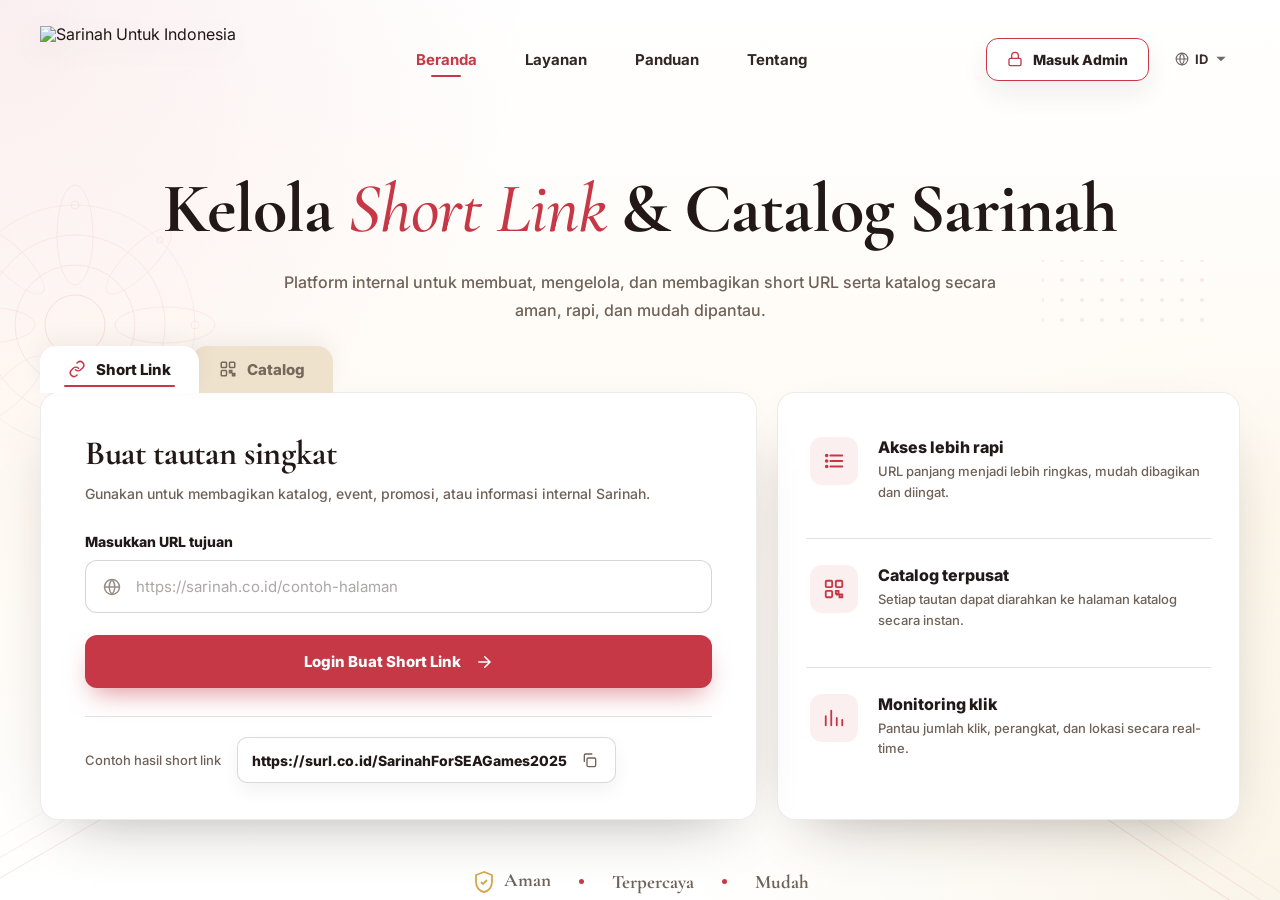
==== commit f8d1c4d8: "add" ====
--- a/src/main/resources/templates/landing/index.html
+++ b/src/main/resources/templates/landing/index.html
@@ -884,7 +884,7 @@
                 </div>
 
                 <a href="/login" class="submit">
-                    Buat Short Link
+                    Login Buat Short Link
                     <svg viewBox="0 0 24 24" fill="none" stroke="currentColor" stroke-width="2" stroke-linecap="round">
                         <path d="M5 12h14M13 5l7 7-7 7"/>
                     </svg>
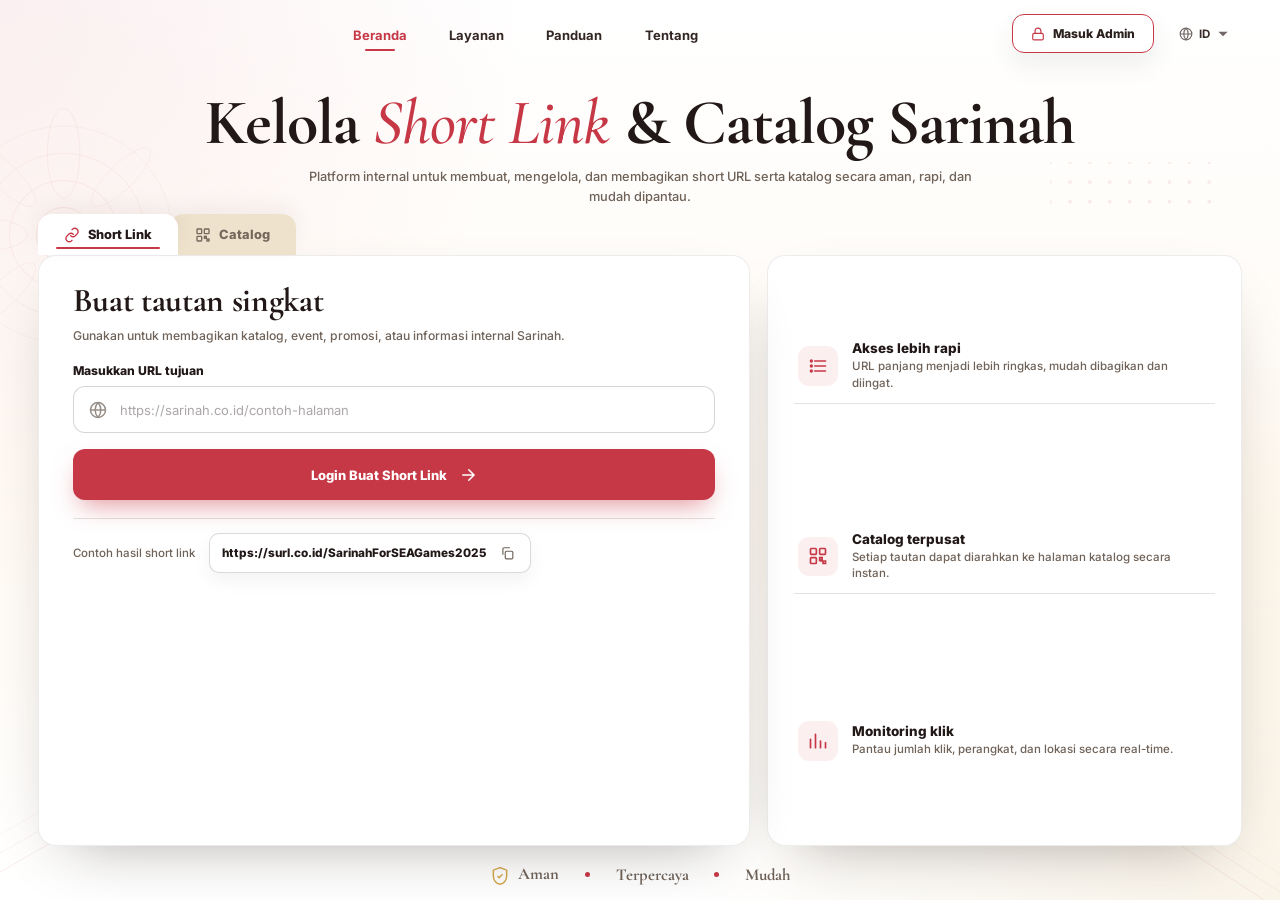
==== commit c38873da: "add" ====
--- a/src/main/resources/templates/landing/index.html
+++ b/src/main/resources/templates/landing/index.html
@@ -2,7 +2,7 @@
 <html lang="id">
 <head>
     <meta charset="UTF-8" />
-    <meta name="viewport" content="width=device-width, initial-scale=1" />
+    <meta name="viewport" content="width=device-width, initial-scale=1, viewport-fit=cover" />
     <title>Sarinah — Kelola Short Link & Catalog</title>
     <meta name="description" content="Platform internal Sarinah untuk membuat, mengelola, dan membagikan short URL serta katalog." />
     <meta name="robots" content="noindex,nofollow" />
@@ -26,6 +26,12 @@
           --red-deep:#9c2631;
           --red-soft:#fff1f3;
           --gold:#d4a84b;
+
+          /* Skala adaptif berdasar viewport — kunci utama no-scroll */
+          --vh: 1vh;
+          --scale-y: clamp(0.78, calc(100vh / 900), 1);
+          --pad-y: clamp(8px, 1.4vh, 22px);
+          --gap-y: clamp(8px, 1.6vh, 24px);
         }
 
         *,*::before,*::after{
@@ -34,8 +40,9 @@
           padding:0;
         }
 
-        html{
-          scroll-behavior:smooth;
+        html, body{
+          height:100%;
+          overflow:hidden; /* hard no-scroll */
         }
 
         body{
@@ -45,25 +52,16 @@
             radial-gradient(circle at top left, rgba(199,56,70,.08), transparent 34%),
             radial-gradient(circle at bottom right, rgba(212,168,75,.12), transparent 38%),
             linear-gradient(180deg, #ffffff 0%, #fffaf3 58%, #ffffff 100%);
-          min-height:100vh;
           position:relative;
-          overflow-x:hidden;
           -webkit-font-smoothing:antialiased;
-        }
-
-        a{
-          color:inherit;
-          text-decoration:none;
-        }
-
-        button{
-          font:inherit;
-          border:0;
-          background:none;
-          cursor:pointer;
-          color:inherit;
-        }
-
+          display:flex;
+          flex-direction:column;
+        }
+
+        a{ color:inherit; text-decoration:none; }
+        button{ font:inherit; border:0; background:none; cursor:pointer; color:inherit; }
+
+        /* BACKDROP — di-shrink di viewport pendek */
         .backdrop{
           position:fixed;
           inset:0;
@@ -74,49 +72,52 @@
 
         .ornament-left{
           position:absolute;
-          top:155px;
-          left:-95px;
-          width:340px;
-          height:340px;
-          opacity:.14;
-        }
-
+          top:9vh;
+          left:-7vw;
+          width:clamp(180px, 24vw, 340px);
+          height:auto;
+          opacity:.12;
+        }
         .ornament-right{
           position:absolute;
-          top:260px;
-          right:58px;
-          opacity:.18;
-        }
-
+          top:18vh;
+          right:4vw;
+          width:clamp(110px, 14vw, 180px);
+          height:auto;
+          opacity:.16;
+        }
         .curves-left{
           position:absolute;
-          bottom:-40px;
-          left:-60px;
-          width:390px;
-          opacity:.16;
-        }
-
+          bottom:-3vh;
+          left:-4vw;
+          width:clamp(220px, 28vw, 390px);
+          opacity:.14;
+        }
         .curves-right{
           position:absolute;
-          bottom:-60px;
-          right:-40px;
-          width:430px;
-          opacity:.16;
-        }
-
+          bottom:-4vh;
+          right:-3vw;
+          width:clamp(240px, 30vw, 430px);
+          opacity:.14;
+        }
         .dots-bl{
           position:absolute;
-          bottom:62px;
-          left:64px;
-          opacity:.22;
+          bottom:5vh;
+          left:4vw;
+          width:clamp(60px, 7vw, 100px);
+          opacity:.2;
         }
 
         .shell{
           position:relative;
           z-index:1;
+          width:100%;
           max-width:1280px;
           margin:0 auto;
-          padding:0 40px;
+          padding:0 clamp(16px, 3vw, 40px);
+          height:100%;
+          display:flex;
+          flex-direction:column;
         }
 
         /* NAV */
@@ -124,20 +125,13 @@
           display:grid;
           grid-template-columns:auto 1fr auto;
           align-items:center;
-          gap:40px;
-          padding:22px 0;
-        }
-
-        .brand{
-          display:inline-flex;
-          align-items:center;
-          justify-content:center;
-          line-height:1;
-          padding:4px 0;
+          gap:clamp(16px, 3vw, 40px);
+          padding:clamp(10px, 1.6vh, 22px) 0;
+          flex-shrink:0;
         }
 
         .brand-img{
-          height:66px;
+          height:clamp(40px, 6.5vh, 66px);
           width:auto;
           max-width:230px;
           display:block;
@@ -148,69 +142,57 @@
         .nav-links{
           display:flex;
           justify-content:center;
-          gap:44px;
+          gap:clamp(20px, 3vw, 44px);
           list-style:none;
         }
 
         .nav-links a{
-          font-size:15px;
+          font-size:clamp(13px, 1vw, 15px);
           font-weight:700;
           color:#332724;
           position:relative;
           padding:6px 2px;
           transition:.2s ease;
         }
-
-        .nav-links a.active{
-          color:var(--red);
-        }
-
+        .nav-links a.active{ color:var(--red); }
         .nav-links a.active::after{
-          content:"";
-          position:absolute;
-          left:50%;
-          bottom:-2px;
+          content:""; position:absolute;
+          left:50%; bottom:-2px;
           transform:translateX(-50%);
-          width:30px;
-          height:2px;
+          width:30px; height:2px;
           background:var(--red);
           border-radius:2px;
         }
-
-        .nav-links a:not(.active):hover{
-          color:var(--red);
-        }
+        .nav-links a:not(.active):hover{ color:var(--red); }
 
         .nav-actions{
           display:flex;
           align-items:center;
-          gap:14px;
+          gap:clamp(8px, 1vw, 14px);
         }
 
         .btn-masuk{
           display:inline-flex;
           align-items:center;
-          gap:10px;
-          padding:12px 20px;
+          gap:8px;
+          padding:clamp(8px, 1.2vh, 12px) clamp(12px, 1.4vw, 20px);
           border:1.5px solid var(--red);
           color:#2a201d;
           background:#fff;
           border-radius:12px;
-          font-size:14px;
+          font-size:clamp(12px, .95vw, 14px);
           font-weight:800;
           transition:.2s ease;
           box-shadow:0 12px 28px rgba(33,24,23,.07);
-        }
-
+          white-space:nowrap;
+        }
         .btn-masuk:hover{
           background:var(--red-soft);
           transform:translateY(-1px);
           box-shadow:0 16px 34px rgba(199,56,70,.12);
         }
-
         .btn-masuk svg{
-          width:16px;
-          height:16px;
+          width:14px; height:14px;
           color:var(--red);
         }
 
@@ -218,39 +200,31 @@
           display:inline-flex;
           align-items:center;
           gap:6px;
-          padding:10px 12px;
+          padding:clamp(6px, 1vh, 10px) 12px;
           border-radius:10px;
-          font-size:13px;
+          font-size:clamp(11px, .9vw, 13px);
           font-weight:700;
           color:#3a2d29;
           transition:.2s ease;
         }
-
-        .lang:hover{
-          background:rgba(199,56,70,.08);
-        }
-
-        .lang svg{
-          width:14px;
-          height:14px;
-          opacity:.72;
-        }
+        .lang:hover{ background:rgba(199,56,70,.08); }
+        .lang svg{ width:14px; height:14px; opacity:.72; }
 
         /* HERO */
         .hero{
           text-align:center;
-          padding:54px 0 28px;
-          position:relative;
+          padding:clamp(12px, 2.4vh, 32px) 0 clamp(8px, 1.4vh, 18px);
+          flex-shrink:0;
         }
 
         h1.display{
           font-family:'Cormorant Garamond', serif;
           font-weight:700;
-          font-size:clamp(42px, 5.5vw, 76px);
+          font-size:clamp(28px, 5.2vw, 64px);
           line-height:1.05;
           letter-spacing:-.015em;
           color:var(--ink);
-          margin-bottom:22px;
+          margin-bottom:clamp(8px, 1.2vh, 16px);
         }
 
         h1.display em{
@@ -260,151 +234,134 @@
         }
 
         .lede{
-          font-size:16px;
-          line-height:1.75;
+          font-size:clamp(12px, 1vw, 15px);
+          line-height:1.55;
           color:var(--muted);
-          max-width:720px;
+          max-width:680px;
           margin:0 auto;
           font-weight:500;
         }
 
-        /* PANEL */
+        /* PANEL WRAP — flex:1 supaya isi kolom panel & features rebut sisa tinggi */
         .panel-wrap{
-          margin-top:40px;
+          margin-top:clamp(28px, 4vh, 48px);
           position:relative;
           display:grid;
-          grid-template-columns:1.55fr 1fr;
-          gap:20px;
+          grid-template-columns:1.5fr 1fr;
+          gap:clamp(12px, 1.4vw, 20px);
           align-items:stretch;
+          flex:1;
+          min-height:0;
         }
 
         .tabs{
           position:absolute;
-          top:-46px;
+          top:calc(-1 * clamp(34px, 4.6vh, 46px));
           left:0;
           display:flex;
           z-index:2;
+          height:clamp(34px, 4.6vh, 46px);
         }
 
         .tab{
           display:inline-flex;
           align-items:center;
-          gap:10px;
-          padding:14px 28px;
-          font-size:15px;
+          gap:8px;
+          padding:0 clamp(16px, 2vw, 28px);
+          font-size:clamp(12px, 1vw, 15px);
           font-weight:800;
           color:#76685c;
           background:var(--cream-2);
-          border-top-left-radius:16px;
-          border-top-right-radius:16px;
+          border-top-left-radius:14px;
+          border-top-right-radius:14px;
           cursor:pointer;
           transition:.2s ease;
           position:relative;
           box-shadow:0 -8px 22px rgba(33,24,23,.05);
         }
-
-        .tab:first-child{
-          margin-right:-8px;
-        }
-
-        .tab svg{
-          width:18px;
-          height:18px;
-        }
-
+        .tab:first-child{ margin-right:-8px; }
+        .tab svg{ width:16px; height:16px; }
         .tab.active{
           background:#fff;
           color:var(--ink);
           z-index:2;
         }
-
-        .tab.active svg{
-          color:var(--red);
-        }
-
+        .tab.active svg{ color:var(--red); }
         .tab.active::after{
           content:"";
           position:absolute;
-          left:24px;
-          right:24px;
-          bottom:6px;
+          left:18px; right:18px; bottom:6px;
           height:2px;
           background:var(--red);
           border-radius:2px;
         }
-
-        .tab:not(.active):hover{
-          color:var(--ink);
-        }
+        .tab:not(.active):hover{ color:var(--ink); }
 
         .panel{
           background:#fff;
           border:1px solid rgba(33,24,23,.08);
           border-radius:18px;
-          padding:40px 44px 36px;
+          padding:clamp(18px, 2.6vh, 36px) clamp(20px, 2.6vw, 44px);
           box-shadow:0 24px 60px -32px rgba(33,24,23,.42);
           color:var(--ink);
           position:relative;
+          display:flex;
+          flex-direction:column;
+          min-height:0;
+          overflow:hidden;
         }
 
         .panel-title{
           font-family:'Cormorant Garamond', serif;
-          font-size:34px;
+          font-size:clamp(22px, 2.6vw, 34px);
           font-weight:700;
           letter-spacing:-.01em;
-          margin-bottom:8px;
+          margin-bottom:6px;
           color:var(--ink);
         }
 
         .panel-sub{
-          font-size:14px;
+          font-size:clamp(12px, .95vw, 14px);
           color:var(--muted);
-          line-height:1.65;
-          margin-bottom:28px;
+          line-height:1.55;
+          margin-bottom:clamp(14px, 2vh, 26px);
           font-weight:500;
         }
 
         .field-label{
           display:block;
-          font-size:14px;
+          font-size:clamp(12px, .95vw, 14px);
           font-weight:800;
           color:var(--ink);
-          margin-bottom:10px;
+          margin-bottom:8px;
         }
 
         .input-wrap{
           position:relative;
-          margin-bottom:22px;
-        }
-
+          margin-bottom:clamp(12px, 1.8vh, 22px);
+        }
         .input-wrap .icon{
           position:absolute;
-          left:18px;
+          left:16px;
           top:50%;
           transform:translateY(-50%);
-          width:18px;
-          height:18px;
+          width:18px; height:18px;
           color:var(--muted);
           opacity:.72;
         }
-
         .input-wrap input{
           width:100%;
           font-family:'Inter', sans-serif;
-          font-size:15px;
+          font-size:clamp(13px, 1vw, 15px);
           color:var(--ink);
           background:#fff;
           border:1px solid rgba(33,24,23,.18);
-          padding:16px 18px 16px 50px;
+          padding:clamp(11px, 1.6vh, 16px) 18px clamp(11px, 1.6vh, 16px) 46px;
           border-radius:12px;
           outline:none;
           transition:.15s ease;
         }
-
-        .input-wrap input::placeholder{
-          color:rgba(33,24,23,.38);
-        }
-
+        .input-wrap input::placeholder{ color:rgba(33,24,23,.38); }
         .input-wrap input:focus{
           border-color:var(--red);
           box-shadow:0 0 0 4px rgba(199,56,70,.12);
@@ -415,59 +372,56 @@
           display:inline-flex;
           align-items:center;
           justify-content:center;
-          gap:14px;
-          padding:17px 20px;
+          gap:12px;
+          padding:clamp(12px, 1.8vh, 17px) 20px;
           background:var(--red);
           color:#fff;
           border-radius:12px;
-          font-size:15px;
+          font-size:clamp(13px, 1vw, 15px);
           font-weight:800;
           transition:.2s ease;
           box-shadow:0 12px 26px -8px rgba(199,56,70,.55);
         }
-
         .submit:hover{
           background:var(--red-deep);
           transform:translateY(-1px);
           box-shadow:0 16px 34px -8px rgba(199,56,70,.6);
         }
-
-        .submit svg{
-          width:18px;
-          height:18px;
-        }
+        .submit svg{ width:18px; height:18px; }
 
         .divider{
           height:1px;
           background:var(--line);
-          margin:28px 0 20px;
+          margin:clamp(14px, 2vh, 24px) 0 clamp(10px, 1.6vh, 18px);
         }
 
         .sample{
           display:flex;
           align-items:center;
-          gap:16px;
+          gap:14px;
           flex-wrap:wrap;
         }
-
         .sample-label{
-          font-size:13px;
+          font-size:clamp(11px, .9vw, 13px);
           color:var(--muted);
           font-weight:500;
         }
-
         .sample-pill{
           display:inline-flex;
           align-items:center;
           gap:10px;
-          padding:10px 14px;
+          padding:8px 12px;
           background:#fff;
           border:1px solid rgba(33,24,23,.16);
           border-radius:10px;
           font-weight:800;
-          font-size:14px;
+          font-size:clamp(11px, .92vw, 14px);
           color:var(--ink);
           box-shadow:0 8px 18px rgba(33,24,23,.05);
+          max-width:100%;
+          overflow:hidden;
+          text-overflow:ellipsis;
+          white-space:nowrap;
         }
 
         .copy-btn{
@@ -476,96 +430,84 @@
           color:var(--muted);
           border-radius:4px;
           transition:.2s ease;
-          cursor:pointer;
-        }
-
+          flex-shrink:0;
+        }
         .copy-btn:hover{
           color:var(--red);
           background:rgba(199,56,70,.08);
         }
-
-        .copy-btn svg{
-          width:16px;
-          height:16px;
-        }
-
-        /* CATALOG */
-        .catalog-view{
-          display:none;
-        }
-
-        .panel[data-tab="catalog"] .shortlink-view{
-          display:none;
-        }
-
+        .copy-btn svg{ width:14px; height:14px; }
+
+        /* CATALOG view */
+        .catalog-view{ display:none; }
+        .panel[data-tab="catalog"] .shortlink-view{ display:none; }
         .panel[data-tab="catalog"] .catalog-view{
-          display:block;
+          display:flex;
+          flex-direction:column;
+          flex:1;
+          min-height:0;
         }
 
         .catalog-grid{
           display:grid;
           grid-template-columns:1fr 1fr;
-          gap:14px;
-          margin-bottom:22px;
+          gap:clamp(8px, 1.2vh, 14px);
+          margin-bottom:clamp(12px, 1.6vh, 20px);
+          flex:1;
+          min-height:0;
         }
 
         .catalog-card{
           background:#fff;
           border:1px solid rgba(33,24,23,.14);
           border-radius:14px;
-          padding:18px;
+          padding:clamp(10px, 1.4vh, 16px);
           cursor:pointer;
           transition:.2s ease;
           box-shadow:0 8px 20px rgba(33,24,23,.04);
-        }
-
+          display:flex;
+          flex-direction:column;
+          justify-content:space-between;
+          min-height:0;
+        }
         .catalog-card:hover{
           border-color:var(--red);
           transform:translateY(-2px);
           box-shadow:0 14px 28px rgba(199,56,70,.10);
         }
-
         .catalog-card-head{
           display:flex;
           justify-content:space-between;
           align-items:center;
-          margin-bottom:10px;
-        }
-
+          margin-bottom:8px;
+        }
         .catalog-icon{
-          width:36px;
-          height:36px;
-          border-radius:10px;
+          width:clamp(28px, 3.4vh, 36px);
+          height:clamp(28px, 3.4vh, 36px);
+          border-radius:9px;
           background:rgba(199,56,70,.08);
           color:var(--red);
           display:grid;
           place-items:center;
         }
-
-        .catalog-icon svg{
-          width:18px;
-          height:18px;
-        }
-
+        .catalog-icon svg{ width:16px; height:16px; }
         .catalog-tag-mini{
-          font-size:10px;
+          font-size:9px;
           font-weight:800;
           letter-spacing:.1em;
           text-transform:uppercase;
           color:var(--muted);
         }
-
         .catalog-name{
           font-family:'Cormorant Garamond', serif;
           font-weight:700;
-          font-size:20px;
+          font-size:clamp(15px, 1.4vw, 20px);
           color:var(--ink);
           line-height:1.2;
-          margin-bottom:4px;
-        }
-
+          margin-bottom:2px;
+        }
         .catalog-meta{
-          font-size:12px;
+          font-size:clamp(10px, .8vw, 12px);
           color:var(--muted);
           font-weight:500;
         }
@@ -575,161 +517,251 @@
           background:#fff;
           border:1px solid rgba(33,24,23,.08);
           border-radius:18px;
-          padding:28px 28px 24px;
-          display:grid;
-          gap:10px;
+          padding:clamp(14px, 2vh, 24px) clamp(16px, 2vw, 28px);
+          display:flex;
+          flex-direction:column;
+          justify-content:space-around;
+          gap:clamp(4px, .6vh, 10px);
           box-shadow:0 24px 60px -32px rgba(33,24,23,.42);
           align-self:stretch;
+          min-height:0;
         }
 
         .feat{
           display:grid;
-          grid-template-columns:52px 1fr;
-          gap:16px;
-          padding:16px 4px;
+          grid-template-columns:clamp(38px, 4.6vh, 52px) 1fr;
+          gap:clamp(10px, 1vw, 16px);
+          padding:clamp(8px, 1.2vh, 14px) 4px;
           border-bottom:1px solid var(--line);
-          align-items:start;
-        }
-
-        .feat:last-child{
-          border-bottom:0;
-        }
+          align-items:center;
+        }
+        .feat:last-child{ border-bottom:0; }
 
         .feat-icon{
-          width:48px;
-          height:48px;
-          border-radius:12px;
+          width:clamp(36px, 4.4vh, 48px);
+          height:clamp(36px, 4.4vh, 48px);
+          border-radius:11px;
           background:rgba(199,56,70,.08);
           color:var(--red);
           display:grid;
           place-items:center;
         }
-
-        .feat-icon svg{
-          width:22px;
-          height:22px;
-        }
+        .feat-icon svg{ width:20px; height:20px; }
 
         .feat-title{
           font-weight:800;
-          font-size:16px;
+          font-size:clamp(13px, 1.05vw, 16px);
           color:var(--ink);
-          margin-bottom:4px;
-        }
-
+          margin-bottom:2px;
+        }
         .feat-body{
-          font-size:13px;
+          font-size:clamp(11px, .9vw, 13px);
           color:var(--muted);
-          line-height:1.6;
+          line-height:1.45;
           font-weight:500;
         }
 
         .trust{
-          margin:48px 0 60px;
+          margin:clamp(12px, 2vh, 24px) 0 clamp(10px, 1.6vh, 20px);
           display:flex;
           justify-content:center;
           align-items:center;
-          gap:28px;
+          gap:clamp(14px, 2vw, 28px);
           font-family:'Cormorant Garamond', serif;
-          font-size:19px;
+          font-size:clamp(14px, 1.3vw, 19px);
           color:var(--muted);
           flex-wrap:wrap;
           font-weight:700;
-        }
-
+          flex-shrink:0;
+        }
         .trust-dot{
-          width:5px;
-          height:5px;
+          width:5px; height:5px;
           background:var(--red);
           border-radius:50%;
         }
-
         .shield-icon{
           color:var(--gold);
-          width:24px;
-          height:24px;
+          width:20px; height:20px;
           margin-right:4px;
           vertical-align:middle;
         }
 
-        @media (max-width:1040px){
+        /* ============ TABLET ============ */
+        @media (max-width:960px){
+          .panel-wrap{
+            grid-template-columns:1.4fr 1fr;
+          }
+          h1.display{ font-size:clamp(26px, 4.6vw, 44px); }
+        }
+
+        /* ============ MOBILE — kunci no-scroll ============ */
+        @media (max-width:720px){
+          html, body{ overflow:hidden; }
+
+          .shell{
+            padding:0 16px;
+          }
+
+          .nav{
+            grid-template-columns:auto auto;
+            gap:12px;
+            padding:10px 0;
+          }
+          .nav-links{ display:none; }
+          .lang{ display:none; }
+          .brand-img{ height:clamp(34px, 5vh, 44px); }
+          .btn-masuk{
+            padding:8px 14px;
+            font-size:12px;
+          }
+          .btn-masuk svg{ width:13px; height:13px; }
+
+          .hero{
+            padding:clamp(8px, 1.6vh, 16px) 0 clamp(6px, 1vh, 12px);
+          }
+          h1.display{
+            font-size:clamp(24px, 6.8vw, 34px);
+            margin-bottom:6px;
+          }
+          .lede{
+            font-size:clamp(11px, 3vw, 13px);
+            line-height:1.45;
+            max-width:92%;
+          }
+
           .panel-wrap{
             grid-template-columns:1fr;
+            grid-template-rows:1fr auto;
+            gap:10px;
+            margin-top:clamp(28px, 4vh, 36px);
           }
 
           .tabs{
-            top:-42px;
-          }
-        }
-
-        @media (max-width:760px){
-          .shell{
-            padding:0 20px;
-          }
-
-          .nav{
-            grid-template-columns:auto auto;
-            gap:16px;
-            padding:18px 0;
-          }
-
-          .nav-links{
-            display:none;
-          }
-
-          .lang{
-            display:none;
-          }
-
-          .brand-img{
-            height:50px;
-            max-width:180px;
-          }
-
-          .hero{
-            padding:32px 0 20px;
-          }
-
-          h1.display{
-            font-size:42px;
-          }
+            left:0;
+            top:calc(-1 * clamp(30px, 4vh, 38px));
+            height:clamp(30px, 4vh, 38px);
+          }
+          .tab{
+            padding:0 14px;
+            font-size:12px;
+          }
+          .tab svg{ width:14px; height:14px; }
 
           .panel{
-            padding:28px 22px;
-          }
-
-          .panel-title{
-            font-size:28px;
-          }
-
+            padding:16px 18px;
+            border-radius:14px;
+          }
+          .panel-title{ font-size:clamp(18px, 5vw, 24px); }
+          .panel-sub{
+            font-size:11.5px;
+            margin-bottom:10px;
+            line-height:1.4;
+          }
+          .field-label{ font-size:11.5px; margin-bottom:6px; }
+          .input-wrap{ margin-bottom:10px; }
+          .input-wrap input{
+            font-size:13px;
+            padding:11px 14px 11px 42px;
+          }
+          .input-wrap .icon{ left:14px; width:16px; height:16px; }
+          .submit{
+            padding:12px 16px;
+            font-size:13px;
+          }
+          .submit svg{ width:16px; height:16px; }
+          .divider{ margin:10px 0 8px; }
+          .sample{ gap:8px; }
+          .sample-label{ font-size:11px; width:100%; }
+          .sample-pill{
+            font-size:11px;
+            padding:7px 10px;
+            max-width:100%;
+          }
+
+          /* Catalog mobile: 2x2 tetap, tapi compact */
           .catalog-grid{
+            gap:8px;
+            margin-bottom:10px;
+          }
+          .catalog-card{ padding:10px; }
+          .catalog-name{ font-size:15px; }
+          .catalog-meta{ font-size:10px; }
+          .catalog-icon{ width:28px; height:28px; }
+          .catalog-icon svg{ width:14px; height:14px; }
+
+          /* FEATURES jadi horizontal compact di mobile */
+          .features-card{
+            padding:10px 12px;
+            border-radius:14px;
+            flex-direction:row;
+            justify-content:space-between;
+            gap:6px;
+            overflow:hidden;
+          }
+          .feat{
             grid-template-columns:1fr;
-          }
-
-          .tabs{
-            left:10px;
-          }
-
-          .tab{
-            padding:12px 18px;
+            gap:4px;
+            padding:4px;
+            border-bottom:0;
+            border-right:1px solid var(--line);
+            text-align:center;
+            justify-items:center;
+            flex:1;
+            min-width:0;
+          }
+          .feat:last-child{ border-right:0; }
+          .feat-icon{
+            width:30px; height:30px;
+            border-radius:8px;
+          }
+          .feat-icon svg{ width:15px; height:15px; }
+          .feat-title{
+            font-size:11px;
+            margin-bottom:0;
+            line-height:1.2;
+          }
+          .feat-body{ display:none; }
+
+          .trust{
+            margin:8px 0 8px;
             font-size:13px;
-          }
-
-          .features-card{
-            padding:20px;
-          }
-
-          .trust{
-            font-size:16px;
-            gap:14px;
-          }
+            gap:10px;
+          }
+          .shield-icon{ width:16px; height:16px; }
+        }
+
+        /* Layar pendek (laptop pendek / landscape phone) */
+        @media (max-height:680px) and (min-width:721px){
+          .hero{ padding:8px 0 4px; }
+          h1.display{ font-size:clamp(22px, 3.6vw, 36px); margin-bottom:4px; }
+          .lede{ font-size:11.5px; line-height:1.4; }
+          .panel-wrap{ margin-top:30px; }
+          .tabs{ top:-32px; height:32px; }
+          .tab{ padding:0 14px; font-size:12px; }
+          .panel{ padding:14px 22px; }
+          .panel-title{ font-size:20px; }
+          .panel-sub{ font-size:11.5px; margin-bottom:10px; }
+          .input-wrap{ margin-bottom:10px; }
+          .input-wrap input{ padding:10px 14px 10px 42px; font-size:13px; }
+          .submit{ padding:11px 16px; font-size:13px; }
+          .divider{ margin:10px 0 8px; }
+          .feat{ padding:6px 4px; }
+          .feat-title{ font-size:12.5px; }
+          .feat-body{ font-size:11px; line-height:1.35; }
+          .trust{ margin:8px 0; font-size:14px; }
+        }
+
+        /* Landscape mobile khusus */
+        @media (max-height:480px) and (orientation:landscape){
+          .hero{ display:none; }
+          .panel-wrap{ margin-top:30px; }
         }
     </style>
 </head>
 
 <body>
 
-<div class="backdrop">
+<div class="backdrop" aria-hidden="true">
     <svg class="ornament-left" viewBox="0 0 340 340" xmlns="http://www.w3.org/2000/svg" fill="none" stroke="#c73846" stroke-width="1">
         <g transform="translate(170 170)">
             <circle r="120" opacity=".4"/>
@@ -746,33 +778,14 @@
                 <ellipse cx="-90" cy="0" rx="44" ry="14" opacity=".4"/>
                 <ellipse cx="90" cy="0" rx="44" ry="14" opacity=".4"/>
             </g>
-            <g opacity=".5">
-                <circle cx="0" cy="-120" r="4"/>
-                <circle cx="0" cy="120" r="4"/>
-                <circle cx="-120" cy="0" r="4"/>
-                <circle cx="120" cy="0" r="4"/>
-                <circle cx="-85" cy="-85" r="3"/>
-                <circle cx="85" cy="-85" r="3"/>
-                <circle cx="-85" cy="85" r="3"/>
-                <circle cx="85" cy="85" r="3"/>
-            </g>
         </g>
     </svg>
 
-    <svg class="ornament-right" width="180" height="120" viewBox="0 0 180 120" xmlns="http://www.w3.org/2000/svg">
+    <svg class="ornament-right" width="180" height="80" viewBox="0 0 180 80" xmlns="http://www.w3.org/2000/svg">
         <g fill="#c73846" opacity=".55">
-            <g>
-                <circle cx="0" cy="0" r="2"/><circle cx="20" cy="0" r="2"/><circle cx="40" cy="0" r="2"/><circle cx="60" cy="0" r="2"/><circle cx="80" cy="0" r="2"/><circle cx="100" cy="0" r="2"/><circle cx="120" cy="0" r="2"/><circle cx="140" cy="0" r="2"/><circle cx="160" cy="0" r="2"/>
-            </g>
-            <g transform="translate(0 20)">
-                <circle cx="0" cy="0" r="2"/><circle cx="20" cy="0" r="2"/><circle cx="40" cy="0" r="2"/><circle cx="60" cy="0" r="2"/><circle cx="80" cy="0" r="2"/><circle cx="100" cy="0" r="2"/><circle cx="120" cy="0" r="2"/><circle cx="140" cy="0" r="2"/><circle cx="160" cy="0" r="2"/>
-            </g>
-            <g transform="translate(0 40)">
-                <circle cx="0" cy="0" r="2"/><circle cx="20" cy="0" r="2"/><circle cx="40" cy="0" r="2"/><circle cx="60" cy="0" r="2"/><circle cx="80" cy="0" r="2"/><circle cx="100" cy="0" r="2"/><circle cx="120" cy="0" r="2"/><circle cx="140" cy="0" r="2"/><circle cx="160" cy="0" r="2"/>
-            </g>
-            <g transform="translate(0 60)">
-                <circle cx="0" cy="0" r="2"/><circle cx="20" cy="0" r="2"/><circle cx="40" cy="0" r="2"/><circle cx="60" cy="0" r="2"/><circle cx="80" cy="0" r="2"/><circle cx="100" cy="0" r="2"/><circle cx="120" cy="0" r="2"/><circle cx="140" cy="0" r="2"/><circle cx="160" cy="0" r="2"/>
-            </g>
+            <g><circle cx="0" cy="0" r="2"/><circle cx="20" cy="0" r="2"/><circle cx="40" cy="0" r="2"/><circle cx="60" cy="0" r="2"/><circle cx="80" cy="0" r="2"/><circle cx="100" cy="0" r="2"/><circle cx="120" cy="0" r="2"/><circle cx="140" cy="0" r="2"/><circle cx="160" cy="0" r="2"/></g>
+            <g transform="translate(0 20)"><circle cx="0" cy="0" r="2"/><circle cx="20" cy="0" r="2"/><circle cx="40" cy="0" r="2"/><circle cx="60" cy="0" r="2"/><circle cx="80" cy="0" r="2"/><circle cx="100" cy="0" r="2"/><circle cx="120" cy="0" r="2"/><circle cx="140" cy="0" r="2"/><circle cx="160" cy="0" r="2"/></g>
+            <g transform="translate(0 40)"><circle cx="0" cy="0" r="2"/><circle cx="20" cy="0" r="2"/><circle cx="40" cy="0" r="2"/><circle cx="60" cy="0" r="2"/><circle cx="80" cy="0" r="2"/><circle cx="100" cy="0" r="2"/><circle cx="120" cy="0" r="2"/><circle cx="140" cy="0" r="2"/><circle cx="160" cy="0" r="2"/></g>
         </g>
     </svg>
 
@@ -801,7 +814,7 @@
 
     <nav class="nav">
         <a href="/" class="brand" aria-label="Sarinah Untuk Indonesia">
-            <img src="img.png" alt="Sarinah Untuk Indonesia" class="brand-img">
+            <img src="img.png" alt="Sarinah Untuk Indonesia" class="brand-img" onerror="this.style.display='none'">
         </a>
 
         <ul class="nav-links">
@@ -991,9 +1004,7 @@
                 </div>
                 <div>
                     <div class="feat-title">Akses lebih rapi</div>
-                    <div class="feat-body">
-                        URL panjang menjadi lebih ringkas, mudah dibagikan dan diingat.
-                    </div>
+                    <div class="feat-body">URL panjang menjadi lebih ringkas, mudah dibagikan dan diingat.</div>
                 </div>
             </div>
 
@@ -1008,9 +1019,7 @@
                 </div>
                 <div>
                     <div class="feat-title">Catalog terpusat</div>
-                    <div class="feat-body">
-                        Setiap tautan dapat diarahkan ke halaman katalog secara instan.
-                    </div>
+                    <div class="feat-body">Setiap tautan dapat diarahkan ke halaman katalog secara instan.</div>
                 </div>
             </div>
 
@@ -1022,9 +1031,7 @@
                 </div>
                 <div>
                     <div class="feat-title">Monitoring klik</div>
-                    <div class="feat-body">
-                        Pantau jumlah klik, perangkat, dan lokasi secara real-time.
-                    </div>
+                    <div class="feat-body">Pantau jumlah klik, perangkat, dan lokasi secara real-time.</div>
                 </div>
             </div>
         </aside>
@@ -1048,6 +1055,22 @@
 </div>
 
 <script>
+    /* Atasi quirk mobile browser (URL bar dinamis) dgn --vh real */
+    function setVH(){
+      document.documentElement.style.setProperty('--vh', (window.innerHeight * 0.01) + 'px');
+    }
+    setVH();
+    window.addEventListener('resize', setVH);
+    window.addEventListener('orientationchange', setVH);
+
+    /* Pastikan body benar2 lock height ke innerHeight (Safari iOS) */
+    function lockHeight(){
+      document.body.style.height = window.innerHeight + 'px';
+    }
+    lockHeight();
+    window.addEventListener('resize', lockHeight);
+    window.addEventListener('orientationchange', lockHeight);
+
     const panel = document.getElementById('panel');
 
     document.querySelectorAll('.tab').forEach(tab => {
@@ -1059,26 +1082,17 @@
     });
 
     const copyBtn = document.getElementById('copyBtn');
-
     if (copyBtn) {
       copyBtn.addEventListener('click', async () => {
         try {
           await navigator.clipboard.writeText('https://surl.co.id/SarinahForSEAGames2025');
-
           const original = copyBtn.innerHTML;
-
           copyBtn.innerHTML = `
             <svg viewBox="0 0 24 24" fill="none" stroke="#0c9b60" stroke-width="2.5" stroke-linecap="round">
               <path d="M20 6L9 17l-5-5"/>
-            </svg>
-          `;
-
-          setTimeout(() => {
-            copyBtn.innerHTML = original;
-          }, 1400);
-        } catch(e) {
-          alert('Gagal menyalin link');
-        }
+            </svg>`;
+          setTimeout(() => { copyBtn.innerHTML = original; }, 1400);
+        } catch(e) { alert('Gagal menyalin link'); }
       });
     }
 </script>
